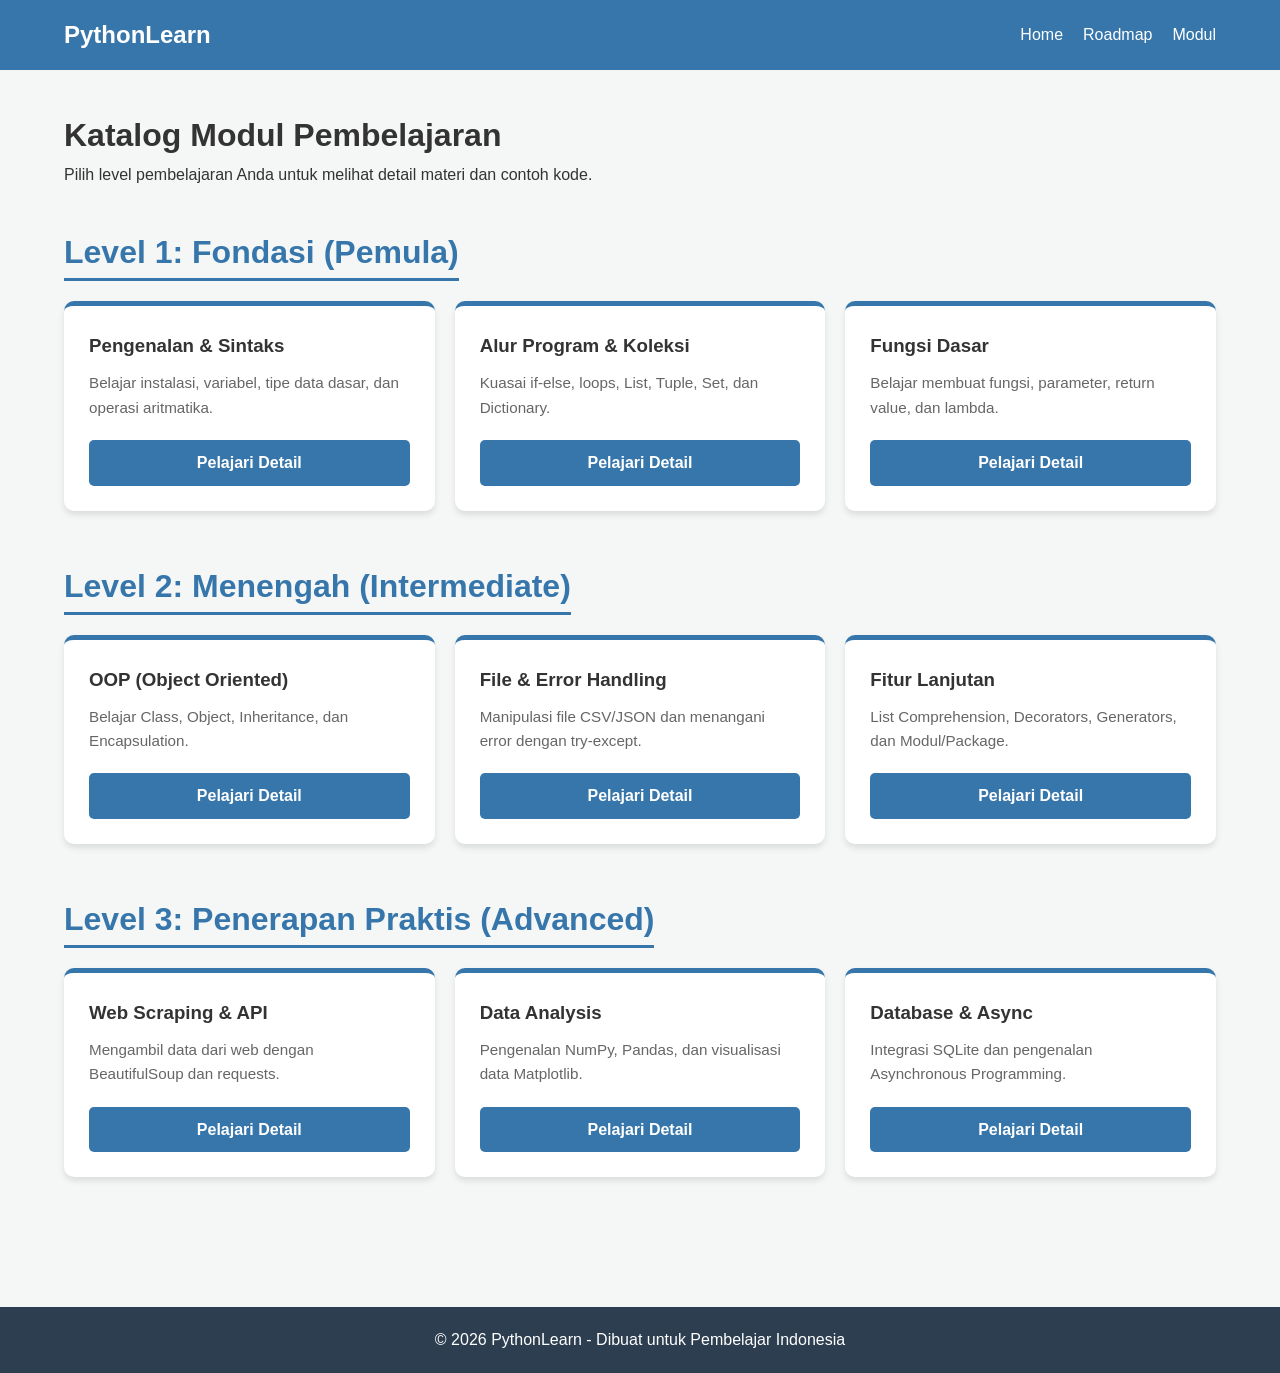
==== pages/modules.html @ e8456617 "upload project" ====
<!DOCTYPE html>
<html lang="id">
<head>
    <meta charset="UTF-8">
    <meta name="viewport" content="width=device-width, initial-scale=1.0">
    <title>Modul Belajar Python - PythonLearn</title>
    <link rel="stylesheet" href="../css/style.css">
    <style>
        .module-container { padding: 40px 5%; }
        .level-section { margin-bottom: 50px; }
        .level-title { 
            border-bottom: 3px solid #3776ab; 
            display: inline-block; 
            margin-bottom: 20px; 
            color: #3776ab;
            font-size: 2rem;
        }
        .module-grid { display: grid; grid-template-columns: repeat(auto-fit, minmax(300px, 1fr)); gap: 20px; }
        .module-card { 
            background: white; 
            padding: 25px; 
            border-radius: 10px; 
            box-shadow: 0 4px 6px rgba(0,0,0,0.1); 
            border-top: 5px solid #3776ab; 
            display: flex;
            flex-direction: column;
            justify-content: space-between;
        }
        .module-card h3 { margin-bottom: 10px; color: #333; }
        .module-card p { color: #666; margin-bottom: 20px; font-size: 0.95rem; }
        .btn-detail { 
            background-color: #3776ab; 
            color: white; 
            text-decoration: none; 
            padding: 10px; 
            border-radius: 5px; 
            text-align: center; 
            font-weight: bold;
            transition: background 0.3s;
        }
        .btn-detail:hover { background-color: #2a5d85; }
    </style>
</head>
<body>
    <nav>
        <div class="logo">PythonLearn</div>
        <ul>
            <li><a href="../index.html">Home</a></li>
            <li><a href="roadmap.html">Roadmap</a></li>
            <li><a href="modules.html">Modul</a></li>
        </ul>
    </nav>

    <div class="module-container">
        <h1>Katalog Modul Pembelajaran</h1>
        <p style="margin-bottom: 40px;">Pilih level pembelajaran Anda untuk melihat detail materi dan contoh kode.</p>

        <div class="level-section">
            <h2 class="level-title">Level 1: Fondasi (Pemula)</h2>
            <div class="module-grid">
                <div class="module-card">
                    <div>
                        <h3>Pengenalan & Sintaks</h3>
                        <p>Belajar instalasi, variabel, tipe data dasar, dan operasi aritmatika.</p>
                    </div>
                    <a href="modules/dasar.html" class="btn-detail">Pelajari Detail</a>
                </div>
                <div class="module-card">
                    <div>
                        <h3>Alur Program & Koleksi</h3>
                        <p>Kuasai if-else, loops, List, Tuple, Set, dan Dictionary.</p>
                    </div>
                    <a href="modules/dasar.html" class="btn-detail">Pelajari Detail</a>
                </div>
                <div class="module-card">
                    <div>
                        <h3>Fungsi Dasar</h3>
                        <p>Belajar membuat fungsi, parameter, return value, dan lambda.</p>
                    </div>
                    <a href="modules/dasar.html" class="btn-detail">Pelajari Detail</a>
                </div>
            </div>
        </div>

        <div class="level-section">
            <h2 class="level-title">Level 2: Menengah (Intermediate)</h2>
            <div class="module-grid">
                <div class="module-card">
                    <div>
                        <h3>OOP (Object Oriented)</h3>
                        <p>Belajar Class, Object, Inheritance, dan Encapsulation.</p>
                    </div>
                    <a href="modules/menengah.html" class="btn-detail">Pelajari Detail</a>
                </div>
                <div class="module-card">
                    <div>
                        <h3>File & Error Handling</h3>
                        <p>Manipulasi file CSV/JSON dan menangani error dengan try-except.</p>
                    </div>
                    <a href="modules/menengah.html" class="btn-detail">Pelajari Detail</a>
                </div>
                <div class="module-card">
                    <div>
                        <h3>Fitur Lanjutan</h3>
                        <p>List Comprehension, Decorators, Generators, dan Modul/Package.</p>
                    </div>
                    <a href="modules/menengah.html" class="btn-detail">Pelajari Detail</a>
                </div>
            </div>
        </div>

        <div class="level-section">
            <h2 class="level-title">Level 3: Penerapan Praktis (Advanced)</h2>
            <div class="module-grid">
                <div class="module-card">
                    <div>
                        <h3>Web Scraping & API</h3>
                        <p>Mengambil data dari web dengan BeautifulSoup dan requests.</p>
                    </div>
                    <a href="modules/lanjutan.html" class="btn-detail">Pelajari Detail</a>
                </div>
                <div class="module-card">
                    <div>
                        <h3>Data Analysis</h3>
                        <p>Pengenalan NumPy, Pandas, dan visualisasi data Matplotlib.</p>
                    </div>
                    <a href="modules/lanjutan.html" class="btn-detail">Pelajari Detail</a>
                </div>
                <div class="module-card">
                    <div>
                        <h3>Database & Async</h3>
                        <p>Integrasi SQLite dan pengenalan Asynchronous Programming.</p>
                    </div>
                    <a href="modules/lanjutan.html" class="btn-detail">Pelajari Detail</a>
                </div>
            </div>
        </div>
    </div>

    <footer>
        <p>&copy; 2026 PythonLearn - Dibuat untuk Pembelajar Indonesia</p>
    </footer>
</body>
</html>
---- css/style.css ----
* {
    margin: 0;
    padding: 0;
    box-sizing: border-box;
    font-family: 'Segoe UI', Tahoma, Geneva, Verdana, sans-serif;
}

body {
    background-color: #f4f7f6;
    color: #333;
    line-height: 1.6;
}

nav {
    background-color: #3776ab;
    color: white;
    display: flex;
    justify-content: space-between;
    align-items: center;
    padding: 1rem 5%;
    position: sticky;
    top: 0;
    z-index: 1000;
}

.logo {
    font-size: 1.5rem;
    font-weight: bold;
}

nav ul {
    display: flex;
    list-style: none;
}

nav ul li {
    margin-left: 20px;
}

nav ul li a {
    color: white;
    text-decoration: none;
    font-weight: 500;
}

header {
    background: linear-gradient(rgba(55, 118, 171, 0.8), rgba(55, 118, 171, 0.8)), url('https://images.unsplash.com/photo-1526374965328-7f61d4dc18c5?auto=format&fit=crop&w=1350&q=80');
    background-size: cover;
    background-position: center;
    height: 60vh;
    display: flex;
    flex-direction: column;
    justify-content: center;
    align-items: center;
    color: white;
    text-align: center;
    padding: 0 20px;
}

header h1 {
    font-size: 3rem;
    margin-bottom: 1rem;
}

header p {
    font-size: 1.2rem;
    margin-bottom: 2rem;
}

.btn {
    background-color: #ffde57;
    color: #3776ab;
    padding: 12px 30px;
    text-decoration: none;
    border-radius: 5px;
    font-weight: bold;
    font-size: 1.1rem;
    transition: background 0.3s;
}

.btn:hover {
    background-color: #ffd12a;
}

.features {
    display: grid;
    grid-template-columns: repeat(auto-fit, minmax(300px, 1fr));
    gap: 20px;
    padding: 50px 5%;
}

.feature-card {
    background: white;
    padding: 30px;
    border-radius: 10px;
    box-shadow: 0 4px 6px rgba(0,0,0,0.1);
    text-align: center;
    transition: transform 0.3s;
}

.feature-card:hover {
    transform: translateY(-10px);
}

.feature-card h3 {
    margin-bottom: 15px;
    color: #3776ab;
}

footer {
    text-align: center;
    padding: 20px;
    background-color: #2c3e50;
    color: white;
    margin-top: 40px;
}

.roadmap-container {
    padding: 40px 5%;
}

.roadmap-item {
    background: white;
    margin-bottom: 20px;
    padding: 20px;
    border-left: 5px solid #3776ab;
    border-radius: 0 10px 10px 0;
    box-shadow: 0 2px 5px rgba(0,0,0,0.05);
}

.roadmap-item h2 {
    color: #3776ab;
    margin-bottom: 10px;
}

.roadmap-item ul {
    list-style: none;
}

.roadmap-item ul li::before {
    content: "✓ ";
    color: green;
    font-weight: bold;
}
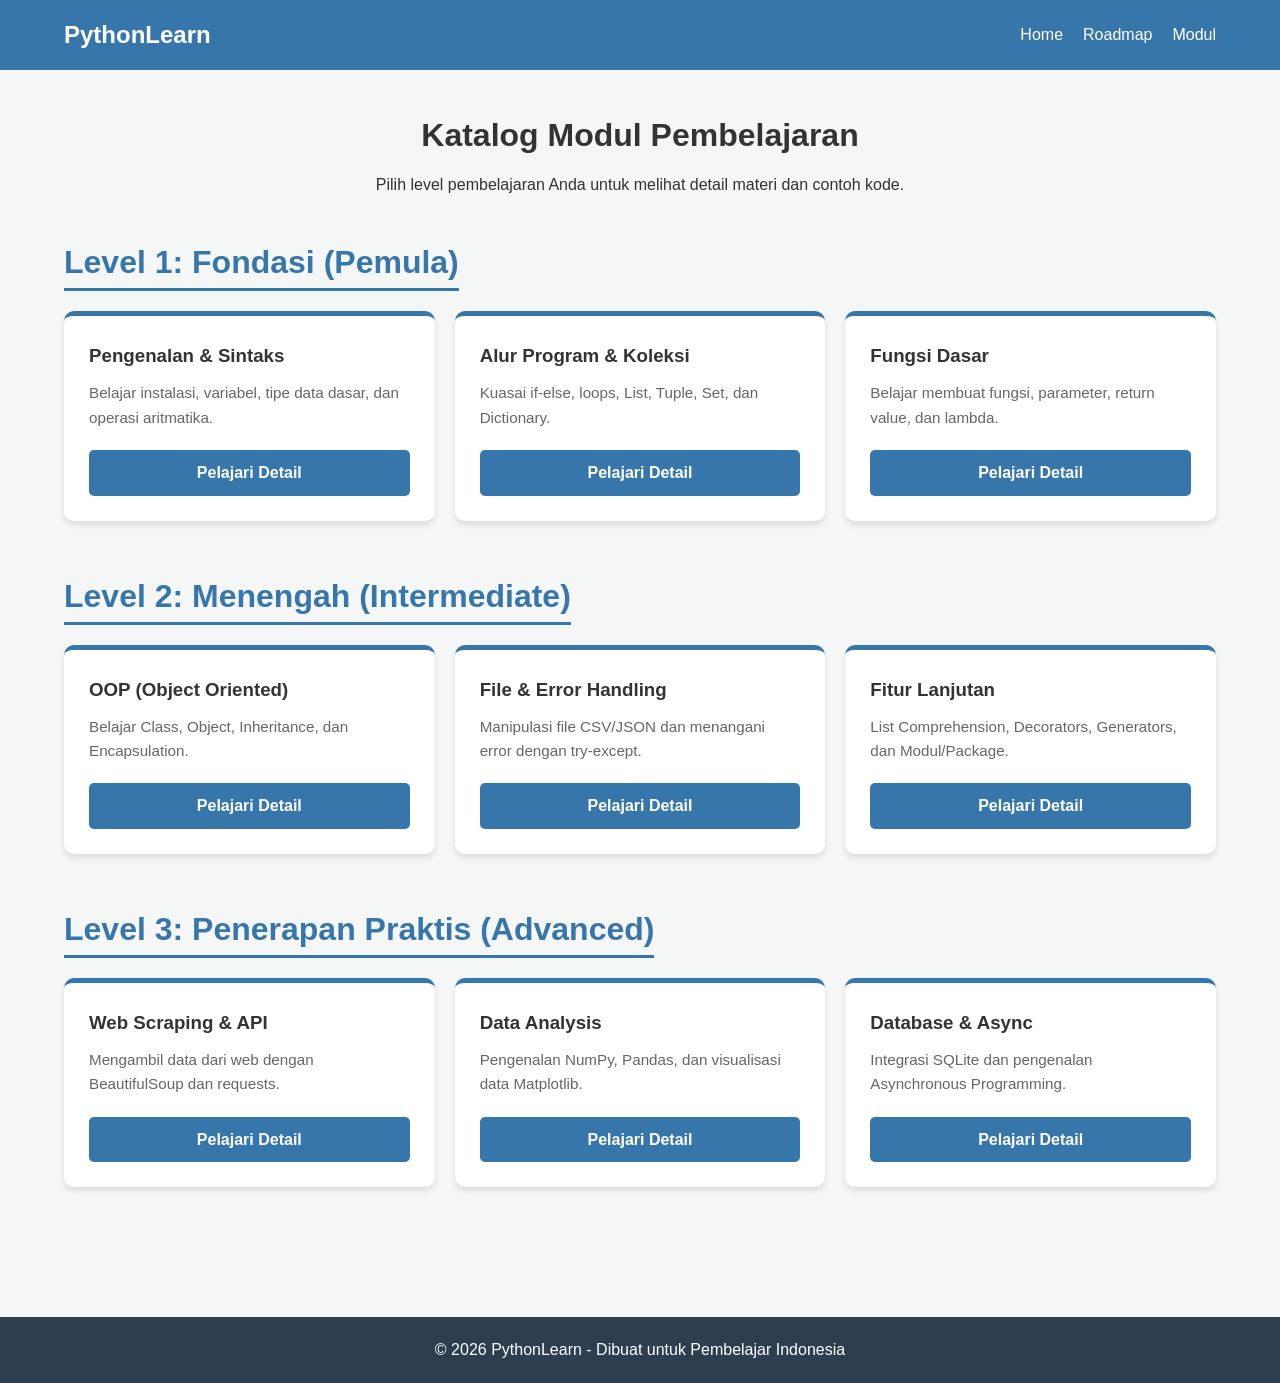
==== commit 46b2dd7c: "Fix some stuff and add interactive quiz" ====
--- a/pages/modules.html
+++ b/pages/modules.html
@@ -5,41 +5,6 @@
     <meta name="viewport" content="width=device-width, initial-scale=1.0">
     <title>Modul Belajar Python - PythonLearn</title>
     <link rel="stylesheet" href="../css/style.css">
-    <style>
-        .module-container { padding: 40px 5%; }
-        .level-section { margin-bottom: 50px; }
-        .level-title { 
-            border-bottom: 3px solid #3776ab; 
-            display: inline-block; 
-            margin-bottom: 20px; 
-            color: #3776ab;
-            font-size: 2rem;
-        }
-        .module-grid { display: grid; grid-template-columns: repeat(auto-fit, minmax(300px, 1fr)); gap: 20px; }
-        .module-card { 
-            background: white; 
-            padding: 25px; 
-            border-radius: 10px; 
-            box-shadow: 0 4px 6px rgba(0,0,0,0.1); 
-            border-top: 5px solid #3776ab; 
-            display: flex;
-            flex-direction: column;
-            justify-content: space-between;
-        }
-        .module-card h3 { margin-bottom: 10px; color: #333; }
-        .module-card p { color: #666; margin-bottom: 20px; font-size: 0.95rem; }
-        .btn-detail { 
-            background-color: #3776ab; 
-            color: white; 
-            text-decoration: none; 
-            padding: 10px; 
-            border-radius: 5px; 
-            text-align: center; 
-            font-weight: bold;
-            transition: background 0.3s;
-        }
-        .btn-detail:hover { background-color: #2a5d85; }
-    </style>
 </head>
 <body>
     <nav>
@@ -52,8 +17,8 @@
     </nav>
 
     <div class="module-container">
-        <h1>Katalog Modul Pembelajaran</h1>
-        <p style="margin-bottom: 40px;">Pilih level pembelajaran Anda untuk melihat detail materi dan contoh kode.</p>
+        <h1 style="text-align:center; margin-bottom: 10px;">Katalog Modul Pembelajaran</h1>
+        <p style="text-align:center; margin-bottom: 40px;">Pilih level pembelajaran Anda untuk melihat detail materi dan contoh kode.</p>
 
         <div class="level-section">
             <h2 class="level-title">Level 1: Fondasi (Pemula)</h2>
--- a/css/style.css
+++ b/css/style.css
@@ -142,3 +142,110 @@
     color: green;
     font-weight: bold;
 }
+
+/* Module & Content Styles */
+.module-container { padding: 40px 5%; }
+.level-section { margin-bottom: 50px; }
+.level-title { 
+    border-bottom: 3px solid #3776ab; 
+    display: inline-block; 
+    margin-bottom: 20px; 
+    color: #3776ab;
+    font-size: 2rem;
+}
+.module-grid { display: grid; grid-template-columns: repeat(auto-fit, minmax(300px, 1fr)); gap: 20px; }
+.module-card { 
+    background: white; 
+    padding: 25px; 
+    border-radius: 10px; 
+    box-shadow: 0 4px 6px rgba(0,0,0,0.1); 
+    border-top: 5px solid #3776ab; 
+    display: flex;
+    flex-direction: column;
+    justify-content: space-between;
+}
+.module-card h3 { margin-bottom: 10px; color: #333; }
+.module-card p { color: #666; margin-bottom: 20px; font-size: 0.95rem; }
+.btn-detail { 
+    background-color: #3776ab; 
+    color: white; 
+    text-decoration: none; 
+    padding: 10px; 
+    border-radius: 5px; 
+    text-align: center; 
+    font-weight: bold;
+    transition: background 0.3s;
+}
+.btn-detail:hover { background-color: #2a5d85; }
+
+.content-wrapper { padding: 40px 5%; max-width: 1000px; margin: auto; }
+.topic-section { background: white; padding: 30px; border-radius: 10px; margin-bottom: 30px; box-shadow: 0 2px 10px rgba(0,0,0,0.05); }
+.topic-section h2 { color: #3776ab; margin-bottom: 15px; border-bottom: 2px solid #eee; padding-bottom: 10px; }
+.code-block { background: #272822; color: #f8f8f2; padding: 20px; border-radius: 8px; font-family: 'Consolas', 'Monaco', monospace; margin: 15px 0; overflow-x: auto; white-space: pre; line-height: 1.5; }
+.note { background: #fff3cd; border-left: 5px solid #ffeeba; padding: 15px; margin: 20px 0; border-radius: 5px; font-style: italic; }
+.back-link { display: inline-block; margin-bottom: 20px; color: #3776ab; text-decoration: none; font-weight: bold; }
+
+/* Quiz Styles */
+.quiz-container {
+    background: #fff;
+    padding: 30px;
+    border-radius: 15px;
+    box-shadow: 0 10px 25px rgba(0,0,0,0.1);
+    margin: 40px 0;
+    border: 2px solid #3776ab;
+}
+.quiz-question {
+    font-size: 1.2rem;
+    font-weight: bold;
+    margin-bottom: 20px;
+    color: #333;
+}
+.quiz-options {
+    display: grid;
+    grid-template-columns: 1fr;
+    gap: 10px;
+    margin-bottom: 20px;
+}
+.option-btn {
+    padding: 12px 20px;
+    border: 2px solid #ddd;
+    border-radius: 8px;
+    background: white;
+    cursor: pointer;
+    text-align: left;
+    font-size: 1rem;
+    transition: all 0.2s;
+}
+.option-btn:hover {
+    background: #f0f7ff;
+    border-color: #3776ab;
+}
+.option-btn.correct {
+    background: #dcfce7;
+    border-color: #22c55e;
+    color: #166534;
+}
+.option-btn.wrong {
+    background: #fee2e2;
+    border-color: #ef4444;
+    color: #991b1b;
+}
+#quiz-result {
+    font-weight: bold;
+    font-size: 1.1rem;
+    margin-top: 15px;
+    text-align: center;
+}
+.next-btn {
+    display: block;
+    width: 150px;
+    margin: 20px auto 0;
+    padding: 10px;
+    background: #3776ab;
+    color: white;
+    border: none;
+    border-radius: 5px;
+    cursor: pointer;
+    font-weight: bold;
+    display: none;
+}
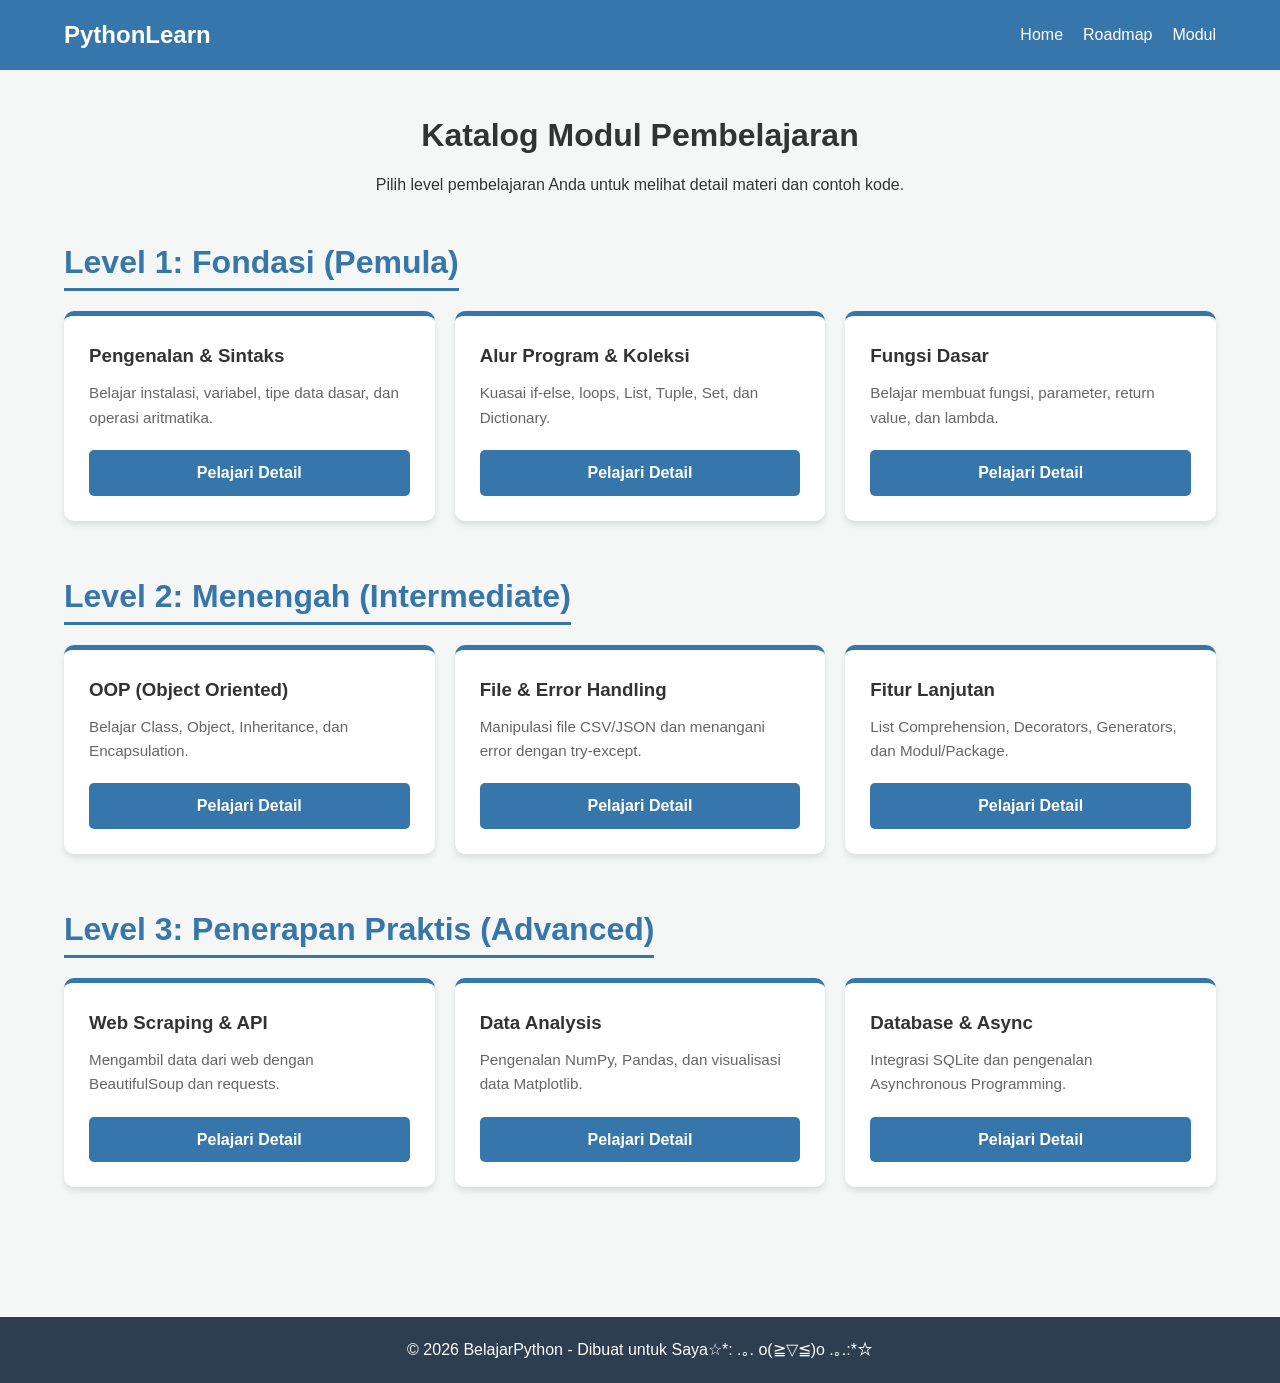
==== commit c2f6aa84: "ubah footer" ====
--- a/pages/modules.html
+++ b/pages/modules.html
@@ -103,7 +103,7 @@
     </div>
 
     <footer>
-        <p>&copy; 2026 PythonLearn - Dibuat untuk Pembelajar Indonesia</p>
+        <p>&copy; 2026 BelajarPython - Dibuat untuk Saya☆*: .｡. o(≧▽≦)o .｡.:*☆</p>
     </footer>
 </body>
 </html>
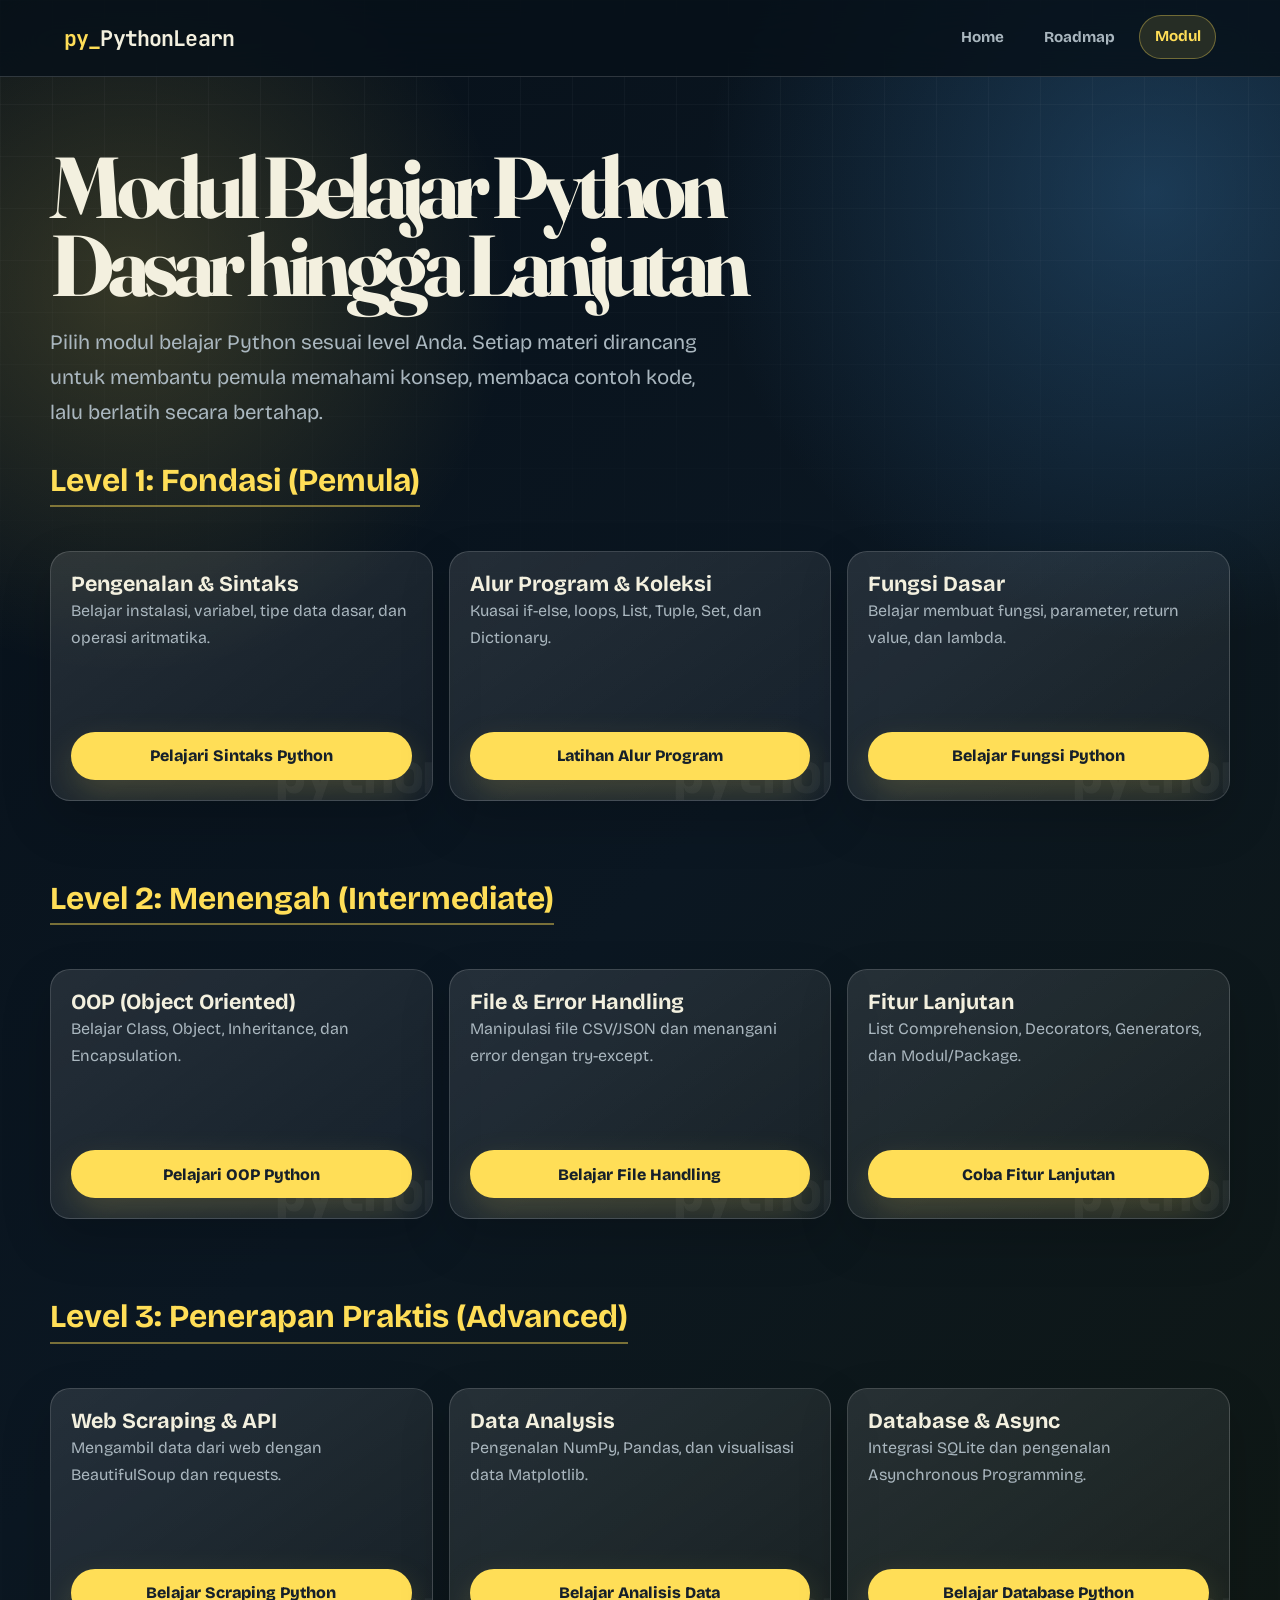
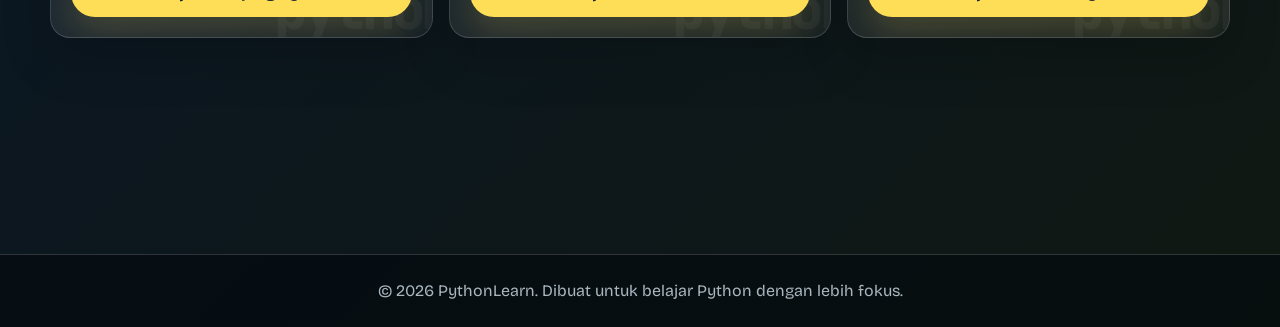
==== commit ad593caa: "Improve website UI" ====
--- a/pages/modules.html
+++ b/pages/modules.html
@@ -3,22 +3,28 @@
 <head>
     <meta charset="UTF-8">
     <meta name="viewport" content="width=device-width, initial-scale=1.0">
-    <title>Modul Belajar Python - PythonLearn</title>
+    <meta name="theme-color" content="#071019">
+    <meta name="description" content="Katalog modul belajar Python berisi materi dasar, intermediate, dan lanjutan lengkap dengan contoh kode, latihan, dan kuis untuk pemula.">
+    <title>Modul Belajar Python Dasar hingga Lanjutan | PythonLearn</title>
+    <link rel="preconnect" href="https://fonts.googleapis.com">
+    <link rel="preconnect" href="https://fonts.gstatic.com" crossorigin>
+    <link href="https://fonts.googleapis.com/css2?family=Bricolage+Grotesque:wght@500;600;700;800&family=Fraunces:opsz,wght@9..144,600;9..144,700&family=JetBrains+Mono:wght@500;700&display=swap" rel="stylesheet">
     <link rel="stylesheet" href="../css/style.css">
 </head>
 <body>
+    <a class="skip-link" href="#main-content">Lewati ke konten utama</a>
     <nav>
-        <div class="logo">PythonLearn</div>
+        <a class="logo" href="../index.html">PythonLearn</a>
         <ul>
             <li><a href="../index.html">Home</a></li>
             <li><a href="roadmap.html">Roadmap</a></li>
-            <li><a href="modules.html">Modul</a></li>
+            <li><a class="active" href="modules.html" aria-current="page">Modul</a></li>
         </ul>
     </nav>
 
-    <div class="module-container">
-        <h1 style="text-align:center; margin-bottom: 10px;">Katalog Modul Pembelajaran</h1>
-        <p style="text-align:center; margin-bottom: 40px;">Pilih level pembelajaran Anda untuk melihat detail materi dan contoh kode.</p>
+    <main id="main-content" class="module-container">
+        <h1>Modul Belajar Python Dasar hingga Lanjutan</h1>
+        <p>Pilih modul belajar Python sesuai level Anda. Setiap materi dirancang untuk membantu pemula memahami konsep, membaca contoh kode, lalu berlatih secara bertahap.</p>
 
         <div class="level-section">
             <h2 class="level-title">Level 1: Fondasi (Pemula)</h2>
@@ -28,21 +34,21 @@
                         <h3>Pengenalan & Sintaks</h3>
                         <p>Belajar instalasi, variabel, tipe data dasar, dan operasi aritmatika.</p>
                     </div>
-                    <a href="modules/dasar.html" class="btn-detail">Pelajari Detail</a>
+                    <a href="modules/dasar.html" class="btn-detail">Pelajari Sintaks Python</a>
                 </div>
                 <div class="module-card">
                     <div>
                         <h3>Alur Program & Koleksi</h3>
                         <p>Kuasai if-else, loops, List, Tuple, Set, dan Dictionary.</p>
                     </div>
-                    <a href="modules/dasar.html" class="btn-detail">Pelajari Detail</a>
+                    <a href="modules/dasar.html" class="btn-detail">Latihan Alur Program</a>
                 </div>
                 <div class="module-card">
                     <div>
                         <h3>Fungsi Dasar</h3>
                         <p>Belajar membuat fungsi, parameter, return value, dan lambda.</p>
                     </div>
-                    <a href="modules/dasar.html" class="btn-detail">Pelajari Detail</a>
+                    <a href="modules/dasar.html" class="btn-detail">Belajar Fungsi Python</a>
                 </div>
             </div>
         </div>
@@ -55,21 +61,21 @@
                         <h3>OOP (Object Oriented)</h3>
                         <p>Belajar Class, Object, Inheritance, dan Encapsulation.</p>
                     </div>
-                    <a href="modules/menengah.html" class="btn-detail">Pelajari Detail</a>
+                    <a href="modules/menengah.html" class="btn-detail">Pelajari OOP Python</a>
                 </div>
                 <div class="module-card">
                     <div>
                         <h3>File & Error Handling</h3>
                         <p>Manipulasi file CSV/JSON dan menangani error dengan try-except.</p>
                     </div>
-                    <a href="modules/menengah.html" class="btn-detail">Pelajari Detail</a>
+                    <a href="modules/menengah.html" class="btn-detail">Belajar File Handling</a>
                 </div>
                 <div class="module-card">
                     <div>
                         <h3>Fitur Lanjutan</h3>
                         <p>List Comprehension, Decorators, Generators, dan Modul/Package.</p>
                     </div>
-                    <a href="modules/menengah.html" class="btn-detail">Pelajari Detail</a>
+                    <a href="modules/menengah.html" class="btn-detail">Coba Fitur Lanjutan</a>
                 </div>
             </div>
         </div>
@@ -82,28 +88,28 @@
                         <h3>Web Scraping & API</h3>
                         <p>Mengambil data dari web dengan BeautifulSoup dan requests.</p>
                     </div>
-                    <a href="modules/lanjutan.html" class="btn-detail">Pelajari Detail</a>
+                    <a href="modules/lanjutan.html" class="btn-detail">Belajar Scraping Python</a>
                 </div>
                 <div class="module-card">
                     <div>
                         <h3>Data Analysis</h3>
                         <p>Pengenalan NumPy, Pandas, dan visualisasi data Matplotlib.</p>
                     </div>
-                    <a href="modules/lanjutan.html" class="btn-detail">Pelajari Detail</a>
+                    <a href="modules/lanjutan.html" class="btn-detail">Belajar Analisis Data</a>
                 </div>
                 <div class="module-card">
                     <div>
                         <h3>Database & Async</h3>
                         <p>Integrasi SQLite dan pengenalan Asynchronous Programming.</p>
                     </div>
-                    <a href="modules/lanjutan.html" class="btn-detail">Pelajari Detail</a>
+                    <a href="modules/lanjutan.html" class="btn-detail">Belajar Database Python</a>
                 </div>
             </div>
         </div>
-    </div>
+    </main>
 
     <footer>
-        <p>&copy; 2026 BelajarPython - Dibuat untuk Saya☆*: .｡. o(≧▽≦)o .｡.:*☆</p>
+        <p>&copy; 2026 PythonLearn. Dibuat untuk belajar Python dengan lebih fokus.</p>
     </footer>
 </body>
-</html>+</html>
--- a/css/style.css
+++ b/css/style.css
@@ -1,251 +1,802 @@
+:root {
+    --bg: #071019;
+    --bg-soft: #0d1824;
+    --surface: rgba(255, 255, 255, 0.075);
+    --surface-strong: rgba(255, 255, 255, 0.12);
+    --text: #f3f0df;
+    --muted: #aab7bf;
+    --blue: #3776ab;
+    --blue-bright: #5aa8e8;
+    --yellow: #ffde57;
+    --lime: #8ff0b3;
+    --ink: #111827;
+    --line: rgba(255, 255, 255, 0.16);
+    --shadow: 0 24px 80px rgba(0, 0, 0, 0.32);
+    --radius-lg: 30px;
+    --radius-md: 20px;
+    --radius-sm: 12px;
+}
+
 * {
+    box-sizing: border-box;
     margin: 0;
     padding: 0;
-    box-sizing: border-box;
-    font-family: 'Segoe UI', Tahoma, Geneva, Verdana, sans-serif;
+}
+
+html {
+    color-scheme: dark;
+    scroll-behavior: smooth;
 }
 
 body {
-    background-color: #f4f7f6;
-    color: #333;
-    line-height: 1.6;
+    min-height: 100vh;
+    background:
+        radial-gradient(circle at 10% 15%, rgba(255, 222, 87, 0.18), transparent 24rem),
+        radial-gradient(circle at 90% 10%, rgba(55, 118, 171, 0.38), transparent 28rem),
+        linear-gradient(135deg, #071019 0%, #0b1722 48%, #101812 100%);
+    color: var(--text);
+    font-family: 'Bricolage Grotesque', 'Trebuchet MS', sans-serif;
+    line-height: 1.7;
+    overflow-x: hidden;
+    -webkit-tap-highlight-color: rgba(255, 222, 87, 0.24);
+}
+
+body::before {
+    content: "";
+    position: fixed;
+    inset: 0;
+    z-index: -1;
+    pointer-events: none;
+    background-image:
+        linear-gradient(rgba(255, 255, 255, 0.035) 1px, transparent 1px),
+        linear-gradient(90deg, rgba(255, 255, 255, 0.035) 1px, transparent 1px);
+    background-size: 52px 52px;
+    mask-image: linear-gradient(to bottom, #000 0%, transparent 78%);
+}
+
+a {
+    color: inherit;
+}
+
+a,
+button {
+    touch-action: manipulation;
+}
+
+a:focus-visible,
+button:focus-visible {
+    outline: 3px solid var(--yellow);
+    outline-offset: 4px;
+}
+
+:target {
+    scroll-margin-top: 7rem;
+}
+
+.skip-link {
+    position: fixed;
+    left: 1rem;
+    top: 1rem;
+    z-index: 2000;
+    border-radius: 999px;
+    background: var(--yellow);
+    color: #16202a;
+    font-weight: 800;
+    padding: 0.75rem 1rem;
+    text-decoration: none;
+    transform: translateY(-180%);
+    transition: transform 0.2s ease;
+}
+
+.skip-link:focus-visible {
+    transform: translateY(0);
 }
 
 nav {
-    background-color: #3776ab;
-    color: white;
-    display: flex;
-    justify-content: space-between;
-    align-items: center;
-    padding: 1rem 5%;
     position: sticky;
     top: 0;
     z-index: 1000;
+    display: flex;
+    align-items: center;
+    justify-content: space-between;
+    gap: 1rem;
+    padding: 1rem clamp(1rem, 5vw, 5rem);
+    border-bottom: 1px solid var(--line);
+    background: rgba(7, 16, 25, 0.82);
+    backdrop-filter: blur(22px);
 }
 
 .logo {
-    font-size: 1.5rem;
-    font-weight: bold;
+    color: var(--text);
+    font-family: 'JetBrains Mono', monospace;
+    font-size: clamp(1rem, 3vw, 1.35rem);
+    font-weight: 700;
+    letter-spacing: -0.04em;
+    text-decoration: none;
+}
+
+.logo::before {
+    content: "py_";
+    color: var(--yellow);
 }
 
 nav ul {
     display: flex;
+    flex-wrap: wrap;
+    justify-content: flex-end;
+    gap: 0.55rem;
     list-style: none;
 }
 
-nav ul li {
-    margin-left: 20px;
-}
-
 nav ul li a {
-    color: white;
+    display: inline-flex;
+    align-items: center;
+    min-height: 44px;
+    border: 1px solid transparent;
+    border-radius: 999px;
+    color: var(--muted);
+    padding: 0.45rem 0.9rem;
+    font-size: 0.95rem;
+    font-weight: 700;
     text-decoration: none;
-    font-weight: 500;
+    transition: color 0.2s ease, background 0.2s ease, border-color 0.2s ease, transform 0.2s ease;
+}
+
+nav ul li a:hover,
+nav ul li a:focus-visible,
+nav ul li a.active {
+    border-color: rgba(255, 222, 87, 0.35);
+    background: rgba(255, 222, 87, 0.12);
+    color: var(--yellow);
+    transform: translateY(-1px);
 }
 
 header {
-    background: linear-gradient(rgba(55, 118, 171, 0.8), rgba(55, 118, 171, 0.8)), url('https://images.unsplash.com/photo-1526374965328-7f61d4dc18c5?auto=format&fit=crop&w=1350&q=80');
-    background-size: cover;
-    background-position: center;
-    height: 60vh;
+    position: relative;
+    display: grid;
+    grid-template-columns: minmax(0, 1.05fr) minmax(280px, 0.7fr);
+    align-items: center;
+    gap: clamp(2rem, 6vw, 5rem);
+    min-height: 74vh;
+    padding: clamp(4rem, 9vw, 8rem) clamp(1rem, 5vw, 5rem) clamp(3rem, 6vw, 6rem);
+    overflow: hidden;
+}
+
+header::after {
+    content: "";
+    position: absolute;
+    right: 6vw;
+    bottom: 10%;
+    width: 18rem;
+    height: 18rem;
+    border: 1px solid rgba(255, 222, 87, 0.28);
+    border-radius: 34% 66% 48% 52%;
+    transform-origin: center;
+    transform: rotate(-18deg);
+    pointer-events: none;
+}
+
+.hero-copy,
+.hero-panel,
+.feature-card,
+.learning-path,
+.cta-strip,
+.roadmap-item,
+.module-card,
+.topic-section,
+.quiz-container {
+    animation: rise-in 0.7s ease both;
+}
+
+.eyebrow,
+.section-kicker {
+    display: inline-flex;
+    width: fit-content;
+    align-items: center;
+    gap: 0.5rem;
+    margin-bottom: 1.15rem;
+    border: 1px solid rgba(143, 240, 179, 0.25);
+    border-radius: 999px;
+    background: rgba(143, 240, 179, 0.08);
+    color: var(--lime);
+    font-family: 'JetBrains Mono', monospace;
+    font-size: 0.8rem;
+    font-weight: 700;
+    letter-spacing: 0.08em;
+    padding: 0.42rem 0.75rem;
+    text-transform: uppercase;
+}
+
+header h1,
+.learning-path h2,
+.module-container > h1,
+.roadmap-container > h1,
+.content-wrapper > h1 {
+    max-width: 920px;
+    color: var(--text);
+    font-family: 'Fraunces', Georgia, serif;
+    font-size: clamp(2.6rem, 8vw, 6.9rem);
+    line-height: 0.9;
+    letter-spacing: -0.075em;
+    text-wrap: balance;
+}
+
+header p,
+.content-wrapper > p,
+.module-container > p,
+.roadmap-container > p {
+    max-width: 680px;
+    margin-top: 1.35rem;
+    color: var(--muted);
+    font-size: clamp(1.05rem, 2vw, 1.28rem);
+    text-wrap: pretty;
+}
+
+.hero-actions {
     display: flex;
-    flex-direction: column;
+    flex-wrap: wrap;
+    gap: 0.85rem;
+    margin-top: 2rem;
+}
+
+.btn,
+.btn-detail,
+.next-btn {
+    display: inline-flex;
+    align-items: center;
     justify-content: center;
+    border: 1px solid rgba(255, 222, 87, 0.55);
+    border-radius: 999px;
+    background: var(--yellow);
+    color: #16202a;
+    box-shadow: 0 14px 34px rgba(255, 222, 87, 0.18);
+    cursor: pointer;
+    font: 800 1rem 'Bricolage Grotesque', sans-serif;
+    padding: 0.85rem 1.25rem;
+    text-align: center;
+    text-decoration: none;
+    transition: transform 0.2s ease, box-shadow 0.2s ease, background 0.2s ease;
+}
+
+.btn:hover,
+.btn:focus-visible,
+.btn-detail:hover,
+.btn-detail:focus-visible,
+.next-btn:hover {
+    background: #ffe985;
+    box-shadow: 0 18px 44px rgba(255, 222, 87, 0.25);
+    transform: translateY(-3px);
+}
+
+.next-btn:focus-visible {
+    background: #ffe985;
+    box-shadow: 0 18px 44px rgba(255, 222, 87, 0.25);
+    transform: translateY(-3px);
+}
+
+.btn-ghost,
+.back-link {
+    border-color: var(--line);
+    background: rgba(255, 255, 255, 0.07);
+    color: var(--text);
+    box-shadow: none;
+}
+
+.hero-panel {
+    position: relative;
+    border: 1px solid var(--line);
+    border-radius: var(--radius-lg);
+    background:
+        linear-gradient(145deg, rgba(255, 255, 255, 0.13), rgba(255, 255, 255, 0.035)),
+        rgba(13, 24, 36, 0.88);
+    box-shadow: var(--shadow);
+    overflow: hidden;
+    transform-origin: center;
+    transform: rotate(2deg);
+}
+
+.hero-panel::before {
+    content: "";
+    position: absolute;
+    inset: 0;
+    background: radial-gradient(circle at 80% 15%, rgba(90, 168, 232, 0.28), transparent 15rem);
+    pointer-events: none;
+}
+
+.panel-bar {
+    display: flex;
+    gap: 0.45rem;
+    border-bottom: 1px solid var(--line);
+    padding: 1rem;
+}
+
+.panel-bar span {
+    width: 0.72rem;
+    height: 0.72rem;
+    border-radius: 50%;
+    background: var(--yellow);
+}
+
+.panel-bar span:nth-child(2) {
+    background: var(--blue-bright);
+}
+
+.panel-bar span:nth-child(3) {
+    background: var(--lime);
+}
+
+pre,
+.code-block {
+    overflow-x: auto;
+    color: #d8f7e3;
+    font-family: 'JetBrains Mono', 'Courier New', monospace;
+    font-size: clamp(0.82rem, 1.5vw, 0.96rem);
+    line-height: 1.75;
+    white-space: pre;
+}
+
+.hero-panel pre {
+    position: relative;
+    padding: clamp(1.1rem, 3vw, 2rem);
+}
+
+main,
+.roadmap-container,
+.module-container,
+.content-wrapper {
+    width: min(1180px, calc(100% - 2rem));
+    margin-inline: auto;
+}
+
+.learning-path {
+    display: grid;
+    grid-template-columns: 0.85fr 1.15fr;
+    gap: clamp(1.25rem, 4vw, 3rem);
+    margin: 2rem 0;
+    border: 1px solid var(--line);
+    border-radius: var(--radius-lg);
+    background: rgba(255, 255, 255, 0.055);
+    padding: clamp(1.25rem, 4vw, 2.2rem);
+}
+
+.learning-path h2 {
+    font-size: clamp(2rem, 5vw, 4.5rem);
+}
+
+.path-track {
+    display: grid;
+    gap: 0.9rem;
+}
+
+.path-track article {
+    border: 1px solid var(--line);
+    border-radius: var(--radius-md);
+    background: rgba(7, 16, 25, 0.58);
+    padding: 1rem;
+}
+
+.path-track article span,
+.card-icon {
+    display: inline-flex;
+    width: fit-content;
+    margin-bottom: 0.6rem;
+    border-radius: 999px;
+    background: rgba(255, 222, 87, 0.12);
+    color: var(--yellow);
+    font-family: 'JetBrains Mono', monospace;
+    font-size: 0.82rem;
+    font-weight: 800;
+    padding: 0.2rem 0.55rem;
+}
+
+.path-track h3,
+.feature-card h3,
+.module-card h3 {
+    color: var(--text);
+    font-size: 1.35rem;
+    line-height: 1.15;
+    text-wrap: balance;
+}
+
+.path-track p,
+.feature-card p,
+.module-card p,
+.roadmap-item li,
+.topic-section p,
+.topic-section li {
+    color: var(--muted);
+}
+
+.features,
+.module-grid {
+    display: grid;
+    grid-template-columns: repeat(3, minmax(0, 1fr));
+    gap: 1rem;
+    padding: 2rem 0;
+}
+
+.feature-section,
+.section-intro {
+    margin: 2rem 0;
+}
+
+.section-intro h2 {
+    max-width: 760px;
+    color: var(--text);
+    font-family: 'Fraunces', Georgia, serif;
+    font-size: clamp(2rem, 5vw, 4.4rem);
+    line-height: 0.95;
+    letter-spacing: -0.06em;
+    text-wrap: balance;
+}
+
+.section-intro p {
+    max-width: 720px;
+    margin-top: 1rem;
+    color: var(--muted);
+    font-size: clamp(1rem, 2vw, 1.18rem);
+    text-wrap: pretty;
+}
+
+.feature-card,
+.module-card,
+.roadmap-item,
+.topic-section,
+.quiz-container {
+    position: relative;
+    border: 1px solid var(--line);
+    border-radius: var(--radius-md);
+    background: linear-gradient(145deg, rgba(255, 255, 255, 0.11), rgba(255, 255, 255, 0.045));
+    box-shadow: 0 20px 50px rgba(0, 0, 0, 0.18);
+}
+
+.feature-card {
+    min-height: 220px;
+    padding: 1.35rem;
+    transition: transform 0.2s ease, border-color 0.2s ease, background 0.2s ease;
+}
+
+.feature-card:hover,
+.module-card:hover,
+.roadmap-item:hover {
+    border-color: rgba(255, 222, 87, 0.42);
+    background: linear-gradient(145deg, rgba(255, 255, 255, 0.15), rgba(255, 255, 255, 0.055));
+    transform: translateY(-6px);
+}
+
+.cta-strip {
+    display: flex;
     align-items: center;
-    color: white;
+    justify-content: space-between;
+    gap: 1rem;
+    margin: 2rem 0 4rem;
+    border: 1px solid rgba(255, 222, 87, 0.28);
+    border-radius: var(--radius-lg);
+    background:
+        linear-gradient(90deg, rgba(255, 222, 87, 0.18), rgba(90, 168, 232, 0.16)),
+        rgba(255, 255, 255, 0.06);
+    padding: clamp(1.2rem, 4vw, 2rem);
+}
+
+.cta-strip p {
+    color: var(--text);
+    font-family: 'Fraunces', Georgia, serif;
+    font-size: clamp(1.7rem, 4vw, 3rem);
+    line-height: 1;
+}
+
+.cta-strip a {
+    color: var(--yellow);
+    font-weight: 800;
+    text-decoration: none;
+    transition: color 0.2s ease, text-decoration-color 0.2s ease;
+}
+
+.cta-strip a:hover,
+.cta-strip a:focus-visible,
+.back-link:hover,
+.back-link:focus-visible,
+footer a:hover,
+footer a:focus-visible {
+    color: #ffe985;
+    text-decoration: underline;
+    text-decoration-thickness: 0.12em;
+    text-underline-offset: 0.18em;
+}
+
+footer {
+    margin-top: 4rem;
+    border-top: 1px solid var(--line);
+    background: rgba(3, 8, 13, 0.58);
+    color: var(--muted);
+    padding: 1.4rem clamp(1rem, 5vw, 5rem);
     text-align: center;
-    padding: 0 20px;
-}
-
-header h1 {
-    font-size: 3rem;
+}
+
+.roadmap-container,
+.module-container,
+.content-wrapper {
+    padding-block: clamp(2rem, 6vw, 4.5rem);
+}
+
+.roadmap-container > h1,
+.module-container > h1,
+.content-wrapper > h1 {
+    margin-bottom: 0.4rem;
+    font-size: clamp(2.4rem, 7vw, 5.4rem);
+    text-align: left;
+}
+
+.roadmap-container > p,
+.module-container > p {
+    margin-bottom: 2rem;
+    text-align: left;
+}
+
+.roadmap-item {
     margin-bottom: 1rem;
-}
-
-header p {
-    font-size: 1.2rem;
-    margin-bottom: 2rem;
-}
-
-.btn {
-    background-color: #ffde57;
-    color: #3776ab;
-    padding: 12px 30px;
-    text-decoration: none;
-    border-radius: 5px;
-    font-weight: bold;
-    font-size: 1.1rem;
-    transition: background 0.3s;
-}
-
-.btn:hover {
-    background-color: #ffd12a;
-}
-
-.features {
+    padding: clamp(1.2rem, 3vw, 1.7rem);
+}
+
+.roadmap-item::before {
+    content: "";
+    position: absolute;
+    inset: 0 auto 0 0;
+    width: 5px;
+    border-radius: var(--radius-md) 0 0 var(--radius-md);
+    background: linear-gradient(var(--yellow), var(--blue-bright));
+}
+
+.roadmap-item h2,
+.topic-section h2,
+.level-title {
+    margin-bottom: 0.75rem;
+    color: var(--yellow);
+    font-size: clamp(1.35rem, 3vw, 2rem);
+    line-height: 1.15;
+    text-wrap: balance;
+}
+
+.roadmap-item ul,
+.topic-section ul {
     display: grid;
-    grid-template-columns: repeat(auto-fit, minmax(300px, 1fr));
-    gap: 20px;
-    padding: 50px 5%;
-}
-
-.feature-card {
-    background: white;
-    padding: 30px;
-    border-radius: 10px;
-    box-shadow: 0 4px 6px rgba(0,0,0,0.1);
-    text-align: center;
-    transition: transform 0.3s;
-}
-
-.feature-card:hover {
-    transform: translateY(-10px);
-}
-
-.feature-card h3 {
-    margin-bottom: 15px;
-    color: #3776ab;
-}
-
-footer {
-    text-align: center;
-    padding: 20px;
-    background-color: #2c3e50;
-    color: white;
-    margin-top: 40px;
-}
-
-.roadmap-container {
-    padding: 40px 5%;
-}
-
-.roadmap-item {
-    background: white;
-    margin-bottom: 20px;
-    padding: 20px;
-    border-left: 5px solid #3776ab;
-    border-radius: 0 10px 10px 0;
-    box-shadow: 0 2px 5px rgba(0,0,0,0.05);
-}
-
-.roadmap-item h2 {
-    color: #3776ab;
-    margin-bottom: 10px;
-}
-
-.roadmap-item ul {
+    gap: 0.35rem;
+    margin-left: 0;
     list-style: none;
 }
 
-.roadmap-item ul li::before {
-    content: "✓ ";
-    color: green;
-    font-weight: bold;
-}
-
-/* Module & Content Styles */
-.module-container { padding: 40px 5%; }
-.level-section { margin-bottom: 50px; }
-.level-title { 
-    border-bottom: 3px solid #3776ab; 
-    display: inline-block; 
-    margin-bottom: 20px; 
-    color: #3776ab;
-    font-size: 2rem;
-}
-.module-grid { display: grid; grid-template-columns: repeat(auto-fit, minmax(300px, 1fr)); gap: 20px; }
-.module-card { 
-    background: white; 
-    padding: 25px; 
-    border-radius: 10px; 
-    box-shadow: 0 4px 6px rgba(0,0,0,0.1); 
-    border-top: 5px solid #3776ab; 
+.roadmap-item ul li::before,
+.topic-section ul li::before {
+    content: "↳ ";
+    color: var(--lime);
+    font-weight: 800;
+}
+
+.level-section {
+    margin-bottom: 3rem;
+}
+
+.level-title {
+    display: inline-block;
+    border-bottom: 2px solid rgba(255, 222, 87, 0.45);
+    padding-bottom: 0.35rem;
+}
+
+.module-card {
     display: flex;
+    min-height: 250px;
     flex-direction: column;
     justify-content: space-between;
-}
-.module-card h3 { margin-bottom: 10px; color: #333; }
-.module-card p { color: #666; margin-bottom: 20px; font-size: 0.95rem; }
-.btn-detail { 
-    background-color: #3776ab; 
-    color: white; 
-    text-decoration: none; 
-    padding: 10px; 
-    border-radius: 5px; 
-    text-align: center; 
-    font-weight: bold;
-    transition: background 0.3s;
-}
-.btn-detail:hover { background-color: #2a5d85; }
-
-.content-wrapper { padding: 40px 5%; max-width: 1000px; margin: auto; }
-.topic-section { background: white; padding: 30px; border-radius: 10px; margin-bottom: 30px; box-shadow: 0 2px 10px rgba(0,0,0,0.05); }
-.topic-section h2 { color: #3776ab; margin-bottom: 15px; border-bottom: 2px solid #eee; padding-bottom: 10px; }
-.code-block { background: #272822; color: #f8f8f2; padding: 20px; border-radius: 8px; font-family: 'Consolas', 'Monaco', monospace; margin: 15px 0; overflow-x: auto; white-space: pre; line-height: 1.5; }
-.note { background: #fff3cd; border-left: 5px solid #ffeeba; padding: 15px; margin: 20px 0; border-radius: 5px; font-style: italic; }
-.back-link { display: inline-block; margin-bottom: 20px; color: #3776ab; text-decoration: none; font-weight: bold; }
-
-/* Quiz Styles */
+    gap: 1.4rem;
+    overflow: hidden;
+    padding: 1.25rem;
+}
+
+.module-card::after {
+    content: "python";
+    position: absolute;
+    right: -1.2rem;
+    bottom: -1.3rem;
+    color: rgba(255, 255, 255, 0.045);
+    font-family: 'JetBrains Mono', monospace;
+    font-size: 3.5rem;
+    font-weight: 800;
+    letter-spacing: -0.08em;
+}
+
+.btn-detail {
+    position: relative;
+    z-index: 1;
+    width: 100%;
+}
+
+.content-wrapper {
+    max-width: 980px;
+}
+
+.back-link {
+    display: inline-flex;
+    margin-bottom: 1.3rem;
+    border-radius: 999px;
+    padding: 0.55rem 0.9rem;
+    color: var(--text);
+    font-weight: 800;
+    text-decoration: none;
+}
+
+.topic-section {
+    margin: 1.2rem 0;
+    padding: clamp(1.2rem, 3vw, 1.8rem);
+}
+
+.topic-section h2 {
+    border-bottom: 1px solid var(--line);
+    padding-bottom: 0.7rem;
+}
+
+.topic-section h3 {
+    margin: 1rem 0 0.45rem;
+    color: var(--text);
+}
+
+.topic-section p code,
+.topic-section li code,
+.note code {
+    border: 1px solid rgba(255, 255, 255, 0.08);
+    border-radius: 0.35rem;
+    background: rgba(255, 255, 255, 0.1);
+    color: var(--yellow);
+    padding: 0.1rem 0.3rem;
+}
+
+.code-block {
+    margin: 1rem 0;
+    border: 1px solid rgba(143, 240, 179, 0.2);
+    border-radius: var(--radius-sm);
+    background: #061018;
+    box-shadow: inset 0 1px 0 rgba(255, 255, 255, 0.08);
+    padding: 1rem;
+}
+
+.note {
+    margin: 1rem 0;
+    border: 1px solid rgba(255, 222, 87, 0.22);
+    border-left: 5px solid var(--yellow);
+    border-radius: var(--radius-sm);
+    background: rgba(255, 222, 87, 0.1);
+    color: #f8e7a0;
+    padding: 1rem;
+}
+
 .quiz-container {
-    background: #fff;
-    padding: 30px;
-    border-radius: 15px;
-    box-shadow: 0 10px 25px rgba(0,0,0,0.1);
-    margin: 40px 0;
-    border: 2px solid #3776ab;
-}
+    margin: 2rem 0;
+    border-color: rgba(143, 240, 179, 0.26);
+    padding: clamp(1.2rem, 3vw, 2rem);
+}
+
 .quiz-question {
+    margin: 1rem 0;
+    color: var(--text);
     font-size: 1.2rem;
-    font-weight: bold;
-    margin-bottom: 20px;
-    color: #333;
-}
+    font-weight: 800;
+}
+
 .quiz-options {
     display: grid;
-    grid-template-columns: 1fr;
-    gap: 10px;
-    margin-bottom: 20px;
-}
+    gap: 0.8rem;
+}
+
 .option-btn {
-    padding: 12px 20px;
-    border: 2px solid #ddd;
-    border-radius: 8px;
-    background: white;
+    border: 1px solid var(--line);
+    border-radius: var(--radius-sm);
+    background: rgba(255, 255, 255, 0.055);
+    color: var(--text);
     cursor: pointer;
+    font: 700 1rem 'Bricolage Grotesque', sans-serif;
+    padding: 0.9rem 1rem;
     text-align: left;
-    font-size: 1rem;
-    transition: all 0.2s;
-}
-.option-btn:hover {
-    background: #f0f7ff;
-    border-color: #3776ab;
-}
+    transition: background 0.2s ease, border-color 0.2s ease, transform 0.2s ease;
+}
+
+.option-btn:hover:not(:disabled),
+.option-btn:focus-visible {
+    border-color: rgba(90, 168, 232, 0.6);
+    background: rgba(90, 168, 232, 0.15);
+    box-shadow: 0 0 0 3px rgba(90, 168, 232, 0.18);
+    transform: translateX(4px);
+}
+
 .option-btn.correct {
-    background: #dcfce7;
-    border-color: #22c55e;
-    color: #166534;
-}
+    border-color: rgba(143, 240, 179, 0.8);
+    background: rgba(143, 240, 179, 0.14);
+    color: var(--lime);
+}
+
 .option-btn.wrong {
-    background: #fee2e2;
-    border-color: #ef4444;
-    color: #991b1b;
-}
+    border-color: rgba(255, 118, 118, 0.8);
+    background: rgba(255, 118, 118, 0.14);
+    color: #ffb0b0;
+}
+
 #quiz-result {
-    font-weight: bold;
-    font-size: 1.1rem;
-    margin-top: 15px;
+    margin-top: 1rem;
+    font-weight: 800;
     text-align: center;
 }
+
 .next-btn {
-    display: block;
-    width: 150px;
-    margin: 20px auto 0;
-    padding: 10px;
-    background: #3776ab;
-    color: white;
-    border: none;
-    border-radius: 5px;
-    cursor: pointer;
-    font-weight: bold;
+    width: min(100%, 240px);
+    margin: 1.2rem auto 0;
     display: none;
 }
+
+@keyframes rise-in {
+    from {
+        opacity: 0;
+        transform: translateY(18px);
+    }
+
+    to {
+        opacity: 1;
+        transform: translateY(0);
+    }
+}
+
+@media (max-width: 900px) {
+    header,
+    .learning-path {
+        grid-template-columns: 1fr;
+    }
+
+    .features,
+    .module-grid {
+        grid-template-columns: repeat(2, minmax(0, 1fr));
+    }
+
+    .hero-panel {
+        transform: none;
+    }
+}
+
+@media (max-width: 640px) {
+    nav {
+        align-items: flex-start;
+        flex-direction: column;
+    }
+
+    nav ul {
+        justify-content: flex-start;
+        width: 100%;
+    }
+
+    nav ul li a {
+        min-height: 44px;
+        padding: 0.45rem 0.7rem;
+    }
+
+    header {
+        min-height: auto;
+        padding-top: 3rem;
+    }
+
+    .features,
+    .module-grid {
+        grid-template-columns: 1fr;
+    }
+
+    .cta-strip {
+        align-items: flex-start;
+        flex-direction: column;
+    }
+}
+
+@media (prefers-reduced-motion: reduce) {
+    *,
+    *::before,
+    *::after {
+        animation-duration: 0.01ms !important;
+        animation-iteration-count: 1 !important;
+        scroll-behavior: auto !important;
+        transition-duration: 0.01ms !important;
+    }
+}
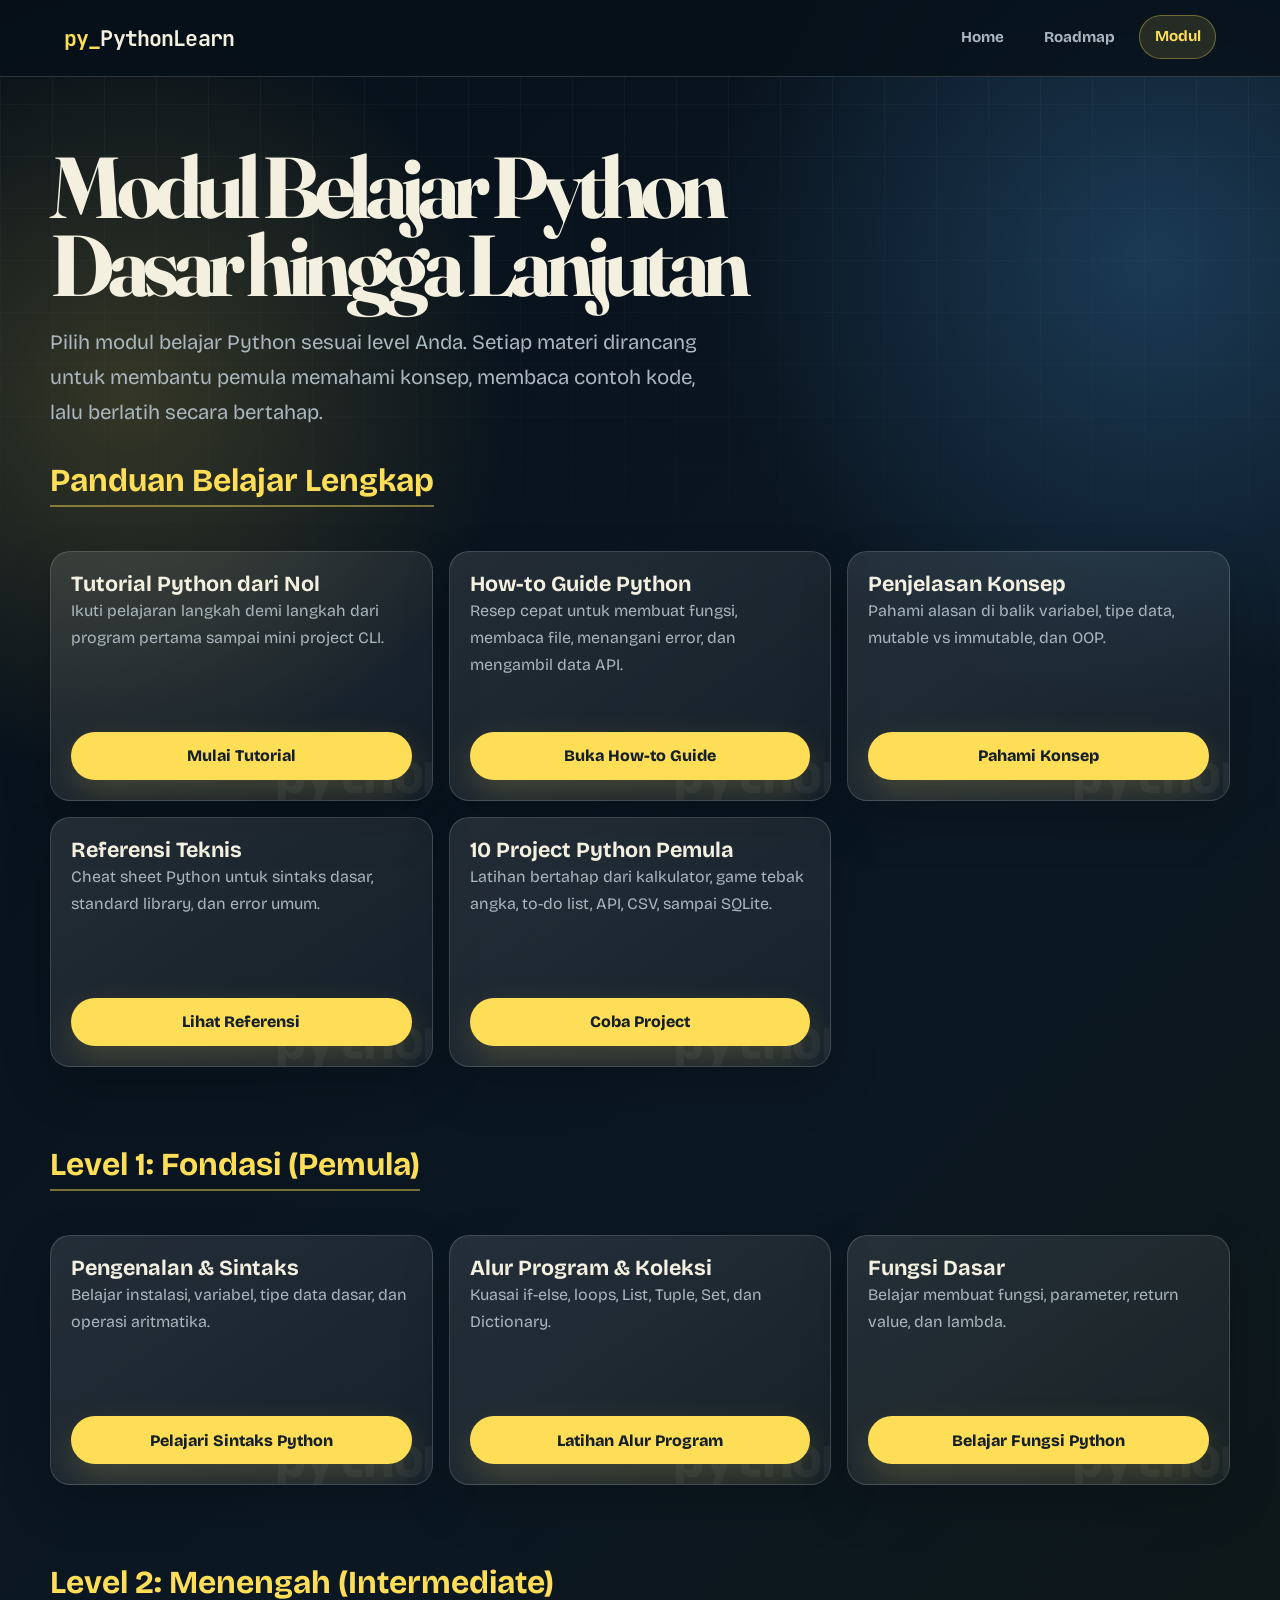
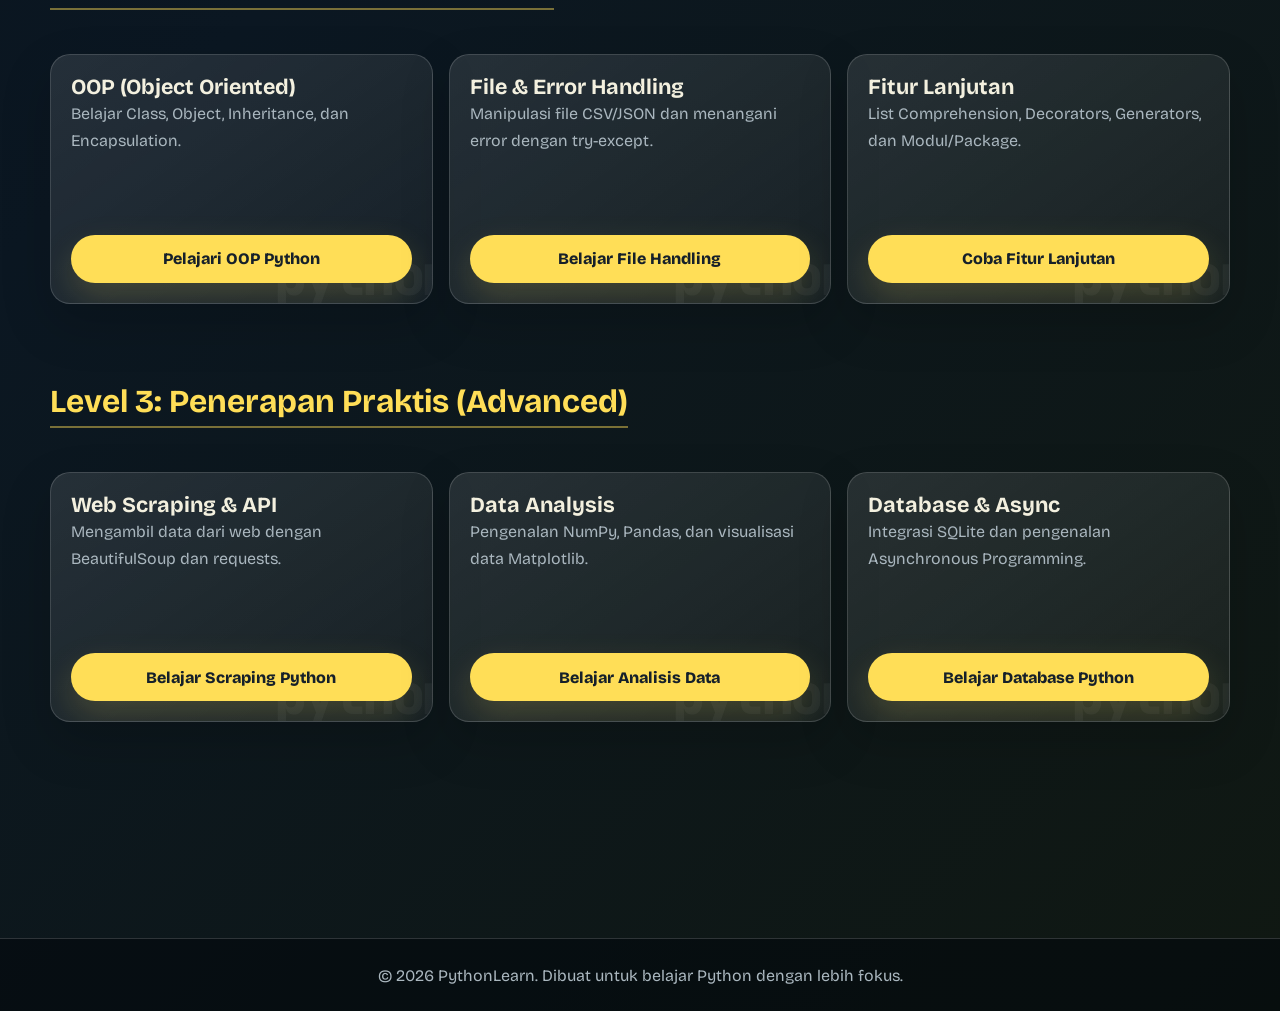
==== commit dae038e9: "Penambahan materi modul" ====
--- a/pages/modules.html
+++ b/pages/modules.html
@@ -25,6 +25,47 @@
     <main id="main-content" class="module-container">
         <h1>Modul Belajar Python Dasar hingga Lanjutan</h1>
         <p>Pilih modul belajar Python sesuai level Anda. Setiap materi dirancang untuk membantu pemula memahami konsep, membaca contoh kode, lalu berlatih secara bertahap.</p>
+
+        <div class="level-section">
+            <h2 class="level-title">Panduan Belajar Lengkap</h2>
+            <div class="module-grid">
+                <div class="module-card">
+                    <div>
+                        <h3>Tutorial Python dari Nol</h3>
+                        <p>Ikuti pelajaran langkah demi langkah dari program pertama sampai mini project CLI.</p>
+                    </div>
+                    <a href="modules/tutorial.html" class="btn-detail">Mulai Tutorial</a>
+                </div>
+                <div class="module-card">
+                    <div>
+                        <h3>How-to Guide Python</h3>
+                        <p>Resep cepat untuk membuat fungsi, membaca file, menangani error, dan mengambil data API.</p>
+                    </div>
+                    <a href="modules/how-to.html" class="btn-detail">Buka How-to Guide</a>
+                </div>
+                <div class="module-card">
+                    <div>
+                        <h3>Penjelasan Konsep</h3>
+                        <p>Pahami alasan di balik variabel, tipe data, mutable vs immutable, dan OOP.</p>
+                    </div>
+                    <a href="modules/konsep.html" class="btn-detail">Pahami Konsep</a>
+                </div>
+                <div class="module-card">
+                    <div>
+                        <h3>Referensi Teknis</h3>
+                        <p>Cheat sheet Python untuk sintaks dasar, standard library, dan error umum.</p>
+                    </div>
+                    <a href="modules/referensi.html" class="btn-detail">Lihat Referensi</a>
+                </div>
+                <div class="module-card">
+                    <div>
+                        <h3>10 Project Python Pemula</h3>
+                        <p>Latihan bertahap dari kalkulator, game tebak angka, to-do list, API, CSV, sampai SQLite.</p>
+                    </div>
+                    <a href="modules/project.html" class="btn-detail">Coba Project</a>
+                </div>
+            </div>
+        </div>
 
         <div class="level-section">
             <h2 class="level-title">Level 1: Fondasi (Pemula)</h2>
--- a/css/style.css
+++ b/css/style.css
@@ -624,6 +624,31 @@
     text-decoration: none;
 }
 
+.doc-nav {
+    display: flex;
+    flex-wrap: wrap;
+    gap: 0.65rem;
+    margin: 1.6rem 0 2rem;
+}
+
+.doc-nav a {
+    border: 1px solid var(--line);
+    border-radius: 999px;
+    background: rgba(255, 255, 255, 0.06);
+    color: var(--text);
+    font-weight: 800;
+    padding: 0.55rem 0.85rem;
+    text-decoration: none;
+    transition: border-color 0.2s ease, background 0.2s ease, color 0.2s ease;
+}
+
+.doc-nav a:hover,
+.doc-nav a:focus-visible {
+    border-color: rgba(255, 222, 87, 0.45);
+    background: rgba(255, 222, 87, 0.12);
+    color: var(--yellow);
+}
+
 .topic-section {
     margin: 1.2rem 0;
     padding: clamp(1.2rem, 3vw, 1.8rem);
@@ -637,6 +662,55 @@
 .topic-section h3 {
     margin: 1rem 0 0.45rem;
     color: var(--text);
+}
+
+.steps-list {
+    display: grid;
+    gap: 0.45rem;
+    margin: 1rem 0 1rem 1.3rem;
+    color: var(--muted);
+}
+
+.callout-grid {
+    display: grid;
+    grid-template-columns: repeat(3, minmax(0, 1fr));
+    gap: 1rem;
+    margin: 1.2rem 0;
+}
+
+.callout-grid article {
+    border: 1px solid var(--line);
+    border-radius: var(--radius-sm);
+    background: rgba(255, 255, 255, 0.055);
+    padding: 1rem;
+}
+
+.reference-table {
+    width: 100%;
+    margin: 1rem 0;
+    border-collapse: collapse;
+    overflow: hidden;
+    border: 1px solid var(--line);
+    border-radius: var(--radius-sm);
+    color: var(--muted);
+}
+
+.reference-table th,
+.reference-table td {
+    border-bottom: 1px solid var(--line);
+    padding: 0.85rem;
+    text-align: left;
+    vertical-align: top;
+}
+
+.reference-table th {
+    background: rgba(255, 222, 87, 0.11);
+    color: var(--yellow);
+    font-weight: 800;
+}
+
+.reference-table tr:last-child td {
+    border-bottom: 0;
 }
 
 .topic-section p code,
@@ -780,7 +854,8 @@
     }
 
     .features,
-    .module-grid {
+    .module-grid,
+    .callout-grid {
         grid-template-columns: 1fr;
     }
 
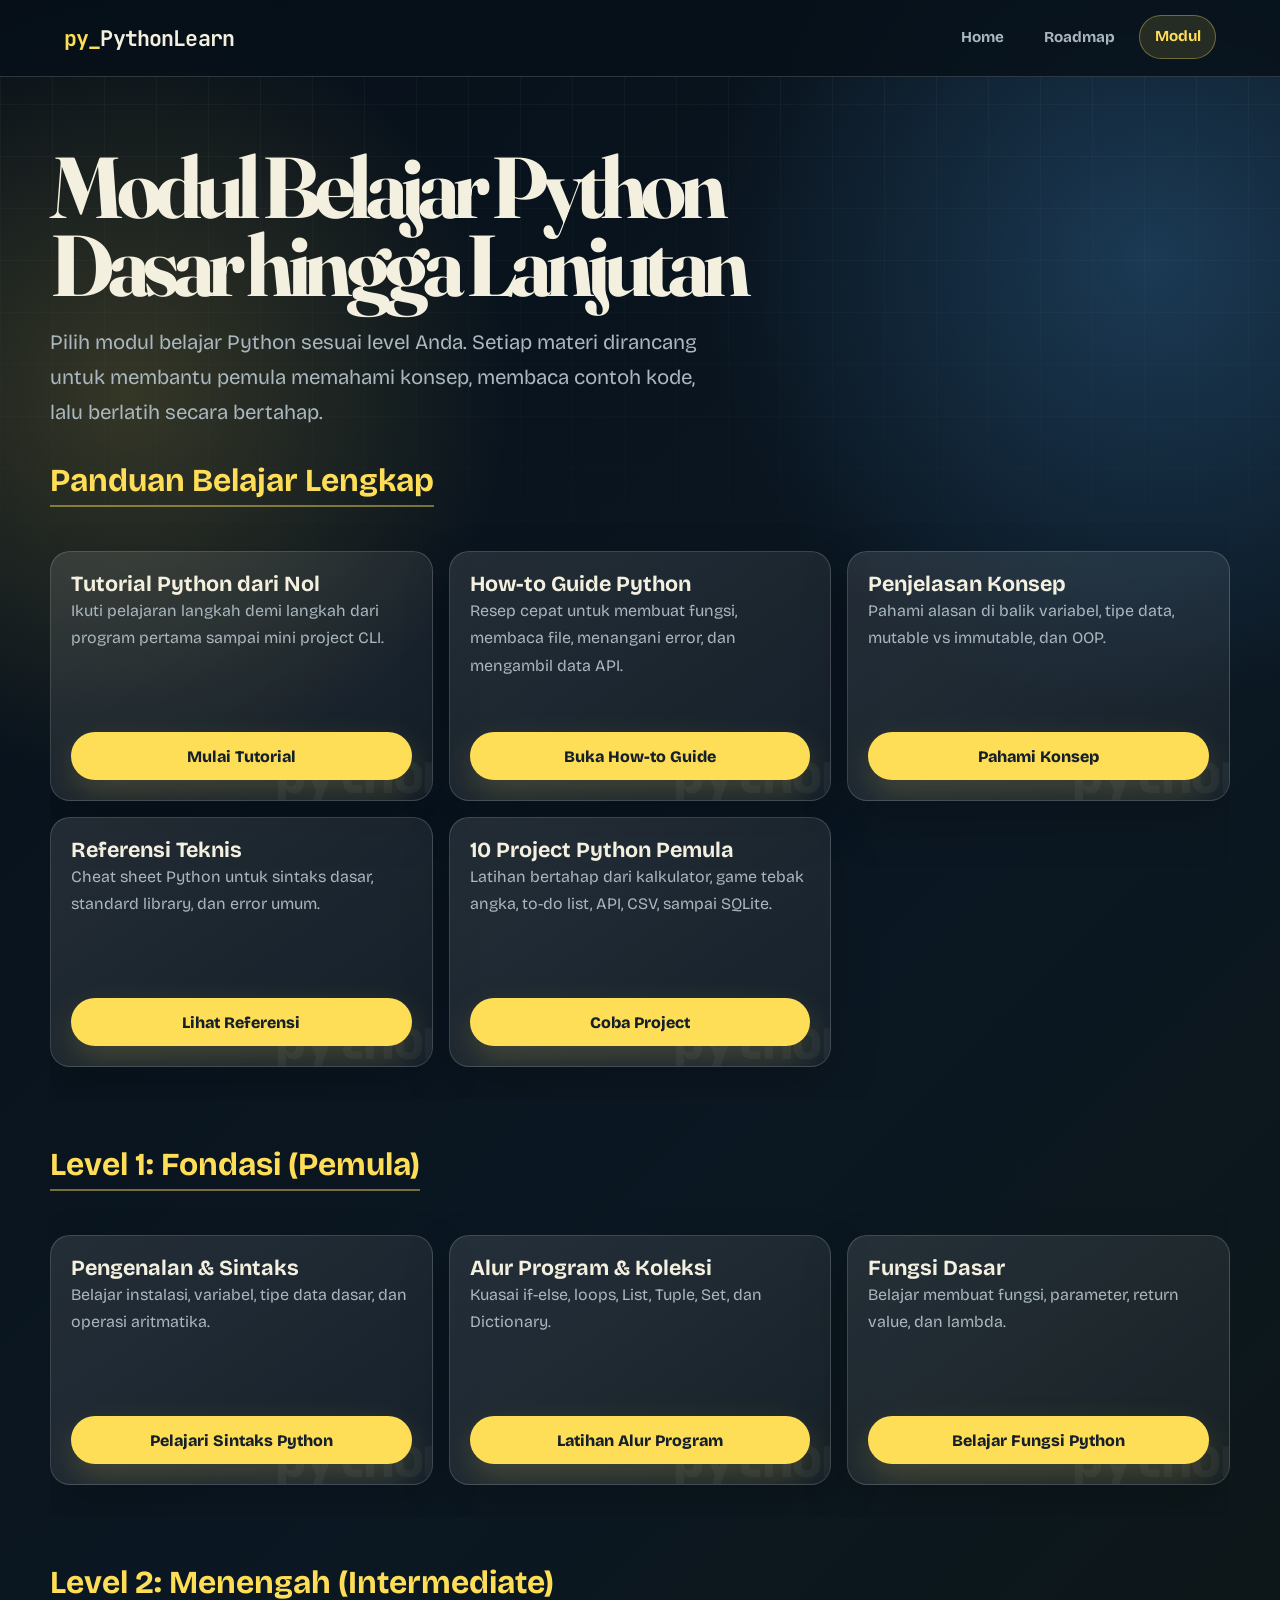
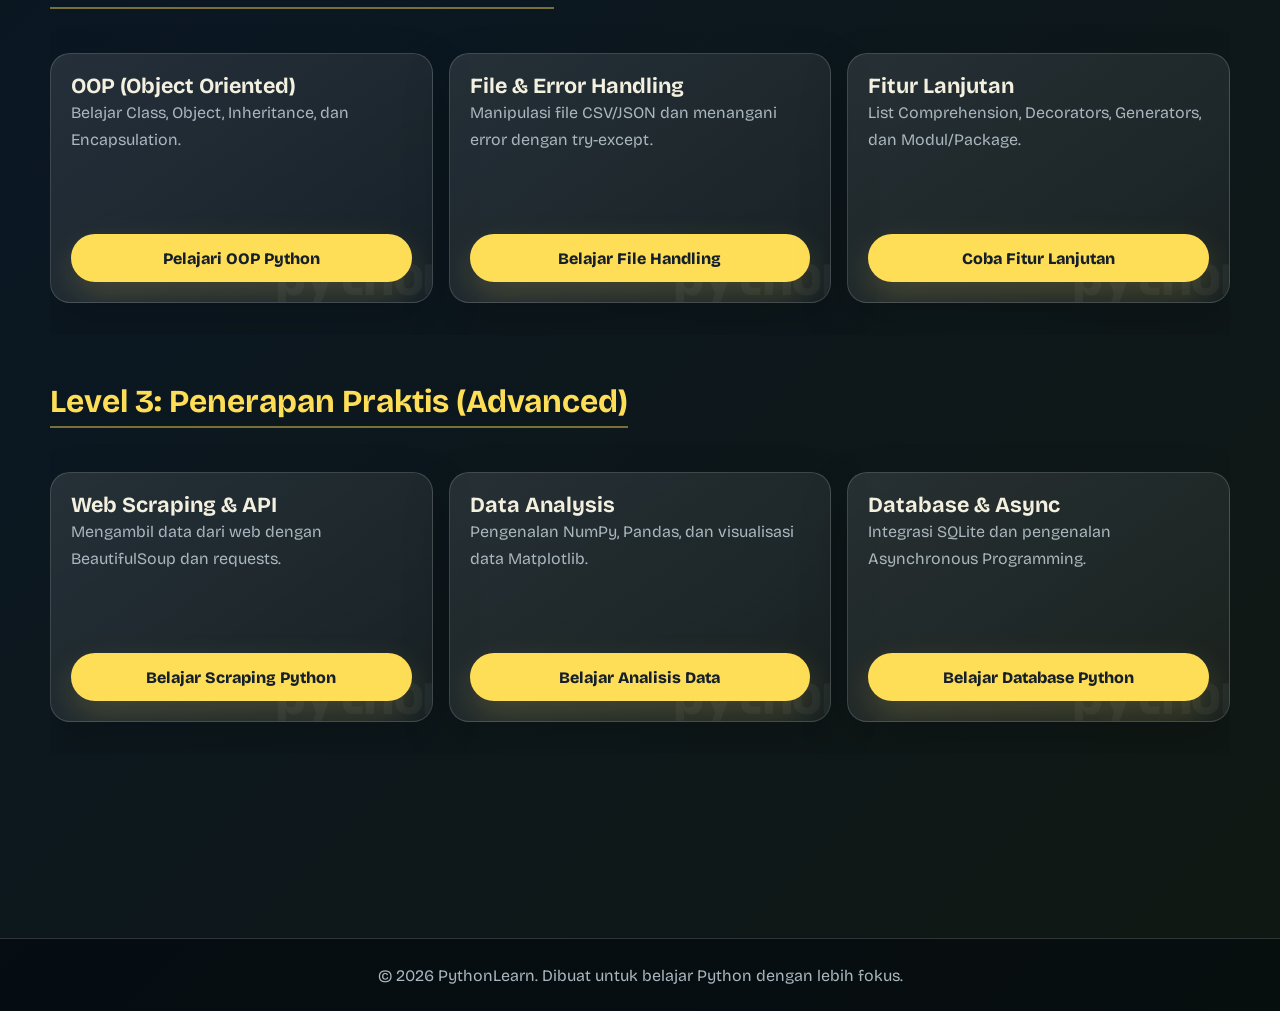
==== commit 0e03bf6b: "Improve SEO and accessibility" ====
--- a/pages/modules.html
+++ b/pages/modules.html
@@ -5,15 +5,65 @@
     <meta name="viewport" content="width=device-width, initial-scale=1.0">
     <meta name="theme-color" content="#071019">
     <meta name="description" content="Katalog modul belajar Python berisi materi dasar, intermediate, dan lanjutan lengkap dengan contoh kode, latihan, dan kuis untuk pemula.">
+    <meta name="robots" content="index, follow, max-image-preview:large">
+    <link rel="canonical" href="https://ryuu211.github.io/belajar-py/pages/modules.html">
     <title>Modul Belajar Python Dasar hingga Lanjutan | PythonLearn</title>
+    <meta property="og:locale" content="id_ID">
+    <meta property="og:type" content="website">
+    <meta property="og:site_name" content="PythonLearn">
+    <meta property="og:title" content="Modul Belajar Python Dasar hingga Lanjutan | PythonLearn">
+    <meta property="og:description" content="Katalog modul belajar Python berisi materi dasar, intermediate, dan lanjutan lengkap dengan contoh kode, latihan, dan kuis untuk pemula.">
+    <meta property="og:url" content="https://ryuu211.github.io/belajar-py/pages/modules.html">
+    <meta name="twitter:card" content="summary">
     <link rel="preconnect" href="https://fonts.googleapis.com">
     <link rel="preconnect" href="https://fonts.gstatic.com" crossorigin>
     <link href="https://fonts.googleapis.com/css2?family=Bricolage+Grotesque:wght@500;600;700;800&family=Fraunces:opsz,wght@9..144,600;9..144,700&family=JetBrains+Mono:wght@500;700&display=swap" rel="stylesheet">
     <link rel="stylesheet" href="../css/style.css">
+    <script type="application/ld+json">
+    {
+        "@context": "https://schema.org",
+        "@type": "ItemList",
+        "name": "Katalog Modul Belajar Python",
+        "url": "https://ryuu211.github.io/belajar-py/pages/modules.html",
+        "inLanguage": "id-ID",
+        "itemListElement": [
+            {
+                "@type": "ListItem",
+                "position": 1,
+                "name": "Tutorial Python dari Nol",
+                "url": "https://ryuu211.github.io/belajar-py/pages/modules/tutorial.html"
+            },
+            {
+                "@type": "ListItem",
+                "position": 2,
+                "name": "How-to Guide Python",
+                "url": "https://ryuu211.github.io/belajar-py/pages/modules/how-to.html"
+            },
+            {
+                "@type": "ListItem",
+                "position": 3,
+                "name": "Penjelasan Konsep Python",
+                "url": "https://ryuu211.github.io/belajar-py/pages/modules/konsep.html"
+            },
+            {
+                "@type": "ListItem",
+                "position": 4,
+                "name": "Referensi Teknis Python",
+                "url": "https://ryuu211.github.io/belajar-py/pages/modules/referensi.html"
+            },
+            {
+                "@type": "ListItem",
+                "position": 5,
+                "name": "10 Project Python Pemula",
+                "url": "https://ryuu211.github.io/belajar-py/pages/modules/project.html"
+            }
+        ]
+    }
+    </script>
 </head>
 <body>
     <a class="skip-link" href="#main-content">Lewati ke konten utama</a>
-    <nav>
+    <nav aria-label="Navigasi utama">
         <a class="logo" href="../index.html">PythonLearn</a>
         <ul>
             <li><a href="../index.html">Home</a></li>
@@ -72,14 +122,14 @@
             <div class="module-grid">
                 <div class="module-card">
                     <div>
-                        <h3>Pengenalan & Sintaks</h3>
+                        <h3>Pengenalan &amp; Sintaks</h3>
                         <p>Belajar instalasi, variabel, tipe data dasar, dan operasi aritmatika.</p>
                     </div>
                     <a href="modules/dasar.html" class="btn-detail">Pelajari Sintaks Python</a>
                 </div>
                 <div class="module-card">
                     <div>
-                        <h3>Alur Program & Koleksi</h3>
+                        <h3>Alur Program &amp; Koleksi</h3>
                         <p>Kuasai if-else, loops, List, Tuple, Set, dan Dictionary.</p>
                     </div>
                     <a href="modules/dasar.html" class="btn-detail">Latihan Alur Program</a>
@@ -106,7 +156,7 @@
                 </div>
                 <div class="module-card">
                     <div>
-                        <h3>File & Error Handling</h3>
+                        <h3>File &amp; Error Handling</h3>
                         <p>Manipulasi file CSV/JSON dan menangani error dengan try-except.</p>
                     </div>
                     <a href="modules/menengah.html" class="btn-detail">Belajar File Handling</a>
@@ -126,7 +176,7 @@
             <div class="module-grid">
                 <div class="module-card">
                     <div>
-                        <h3>Web Scraping & API</h3>
+                        <h3>Web Scraping &amp; API</h3>
                         <p>Mengambil data dari web dengan BeautifulSoup dan requests.</p>
                     </div>
                     <a href="modules/lanjutan.html" class="btn-detail">Belajar Scraping Python</a>
@@ -140,7 +190,7 @@
                 </div>
                 <div class="module-card">
                     <div>
-                        <h3>Database & Async</h3>
+                        <h3>Database &amp; Async</h3>
                         <p>Integrasi SQLite dan pengenalan Asynchronous Programming.</p>
                     </div>
                     <a href="modules/lanjutan.html" class="btn-detail">Belajar Database Python</a>
--- a/css/style.css
+++ b/css/style.css
@@ -26,6 +26,8 @@
 html {
     color-scheme: dark;
     scroll-behavior: smooth;
+    -webkit-text-size-adjust: 100%;
+    text-size-adjust: 100%;
 }
 
 body {
@@ -51,6 +53,7 @@
         linear-gradient(rgba(255, 255, 255, 0.035) 1px, transparent 1px),
         linear-gradient(90deg, rgba(255, 255, 255, 0.035) 1px, transparent 1px);
     background-size: 52px 52px;
+    -webkit-mask-image: linear-gradient(to bottom, #000 0%, transparent 78%);
     mask-image: linear-gradient(to bottom, #000 0%, transparent 78%);
 }
 
@@ -71,6 +74,23 @@
 
 :target {
     scroll-margin-top: 7rem;
+}
+
+:focus {
+    scroll-margin-top: 7rem;
+    scroll-margin-bottom: 2rem;
+}
+
+.visually-hidden {
+    position: absolute;
+    width: 1px;
+    height: 1px;
+    padding: 0;
+    margin: -1px;
+    overflow: hidden;
+    clip: rect(0, 0, 0, 0);
+    white-space: nowrap;
+    border: 0;
 }
 
 .skip-link {
@@ -92,7 +112,7 @@
     transform: translateY(0);
 }
 
-nav {
+body > nav {
     position: sticky;
     top: 0;
     z-index: 1000;
@@ -107,6 +127,9 @@
 }
 
 .logo {
+    display: inline-flex;
+    align-items: center;
+    min-height: 44px;
     color: var(--text);
     font-family: 'JetBrains Mono', monospace;
     font-size: clamp(1rem, 3vw, 1.35rem);
@@ -120,7 +143,7 @@
     color: var(--yellow);
 }
 
-nav ul {
+body > nav ul {
     display: flex;
     flex-wrap: wrap;
     justify-content: flex-end;
@@ -128,7 +151,7 @@
     list-style: none;
 }
 
-nav ul li a {
+body > nav ul li a {
     display: inline-flex;
     align-items: center;
     min-height: 44px;
@@ -142,9 +165,9 @@
     transition: color 0.2s ease, background 0.2s ease, border-color 0.2s ease, transform 0.2s ease;
 }
 
-nav ul li a:hover,
-nav ul li a:focus-visible,
-nav ul li a.active {
+body > nav ul li a:hover,
+body > nav ul li a:focus-visible,
+body > nav ul li a.active {
     border-color: rgba(255, 222, 87, 0.35);
     background: rgba(255, 222, 87, 0.12);
     color: var(--yellow);
@@ -486,6 +509,9 @@
 }
 
 .cta-strip a {
+    display: inline-flex;
+    align-items: center;
+    min-height: 44px;
     color: var(--yellow);
     font-weight: 800;
     text-decoration: none;
@@ -616,6 +642,8 @@
 
 .back-link {
     display: inline-flex;
+    align-items: center;
+    min-height: 44px;
     margin-bottom: 1.3rem;
     border-radius: 999px;
     padding: 0.55rem 0.9rem;
@@ -632,6 +660,9 @@
 }
 
 .doc-nav a {
+    display: inline-flex;
+    align-items: center;
+    min-height: 44px;
     border: 1px solid var(--line);
     border-radius: 999px;
     background: rgba(255, 255, 255, 0.06);
@@ -686,13 +717,16 @@
 }
 
 .reference-table {
+    display: block;
     width: 100%;
+    max-width: 100%;
     margin: 1rem 0;
     border-collapse: collapse;
-    overflow: hidden;
+    overflow-x: auto;
     border: 1px solid var(--line);
     border-radius: var(--radius-sm);
     color: var(--muted);
+    -webkit-overflow-scrolling: touch;
 }
 
 .reference-table th,
@@ -711,6 +745,11 @@
 
 .reference-table tr:last-child td {
     border-bottom: 0;
+}
+
+.reference-table code {
+    white-space: normal;
+    overflow-wrap: anywhere;
 }
 
 .topic-section p code,
@@ -761,6 +800,12 @@
 }
 
 .option-btn {
+    display: flex;
+    align-items: center;
+    justify-content: space-between;
+    gap: 0.75rem;
+    min-height: 44px;
+    width: 100%;
     border: 1px solid var(--line);
     border-radius: var(--radius-sm);
     background: rgba(255, 255, 255, 0.055);
@@ -772,7 +817,11 @@
     transition: background 0.2s ease, border-color 0.2s ease, transform 0.2s ease;
 }
 
-.option-btn:hover:not(:disabled),
+.option-btn[aria-disabled="true"] {
+    cursor: default;
+}
+
+.option-btn:hover:not([aria-disabled="true"]),
 .option-btn:focus-visible {
     border-color: rgba(90, 168, 232, 0.6);
     background: rgba(90, 168, 232, 0.15);
@@ -780,6 +829,14 @@
     transform: translateX(4px);
 }
 
+.answer-status {
+    flex: 0 0 auto;
+    border-radius: 999px;
+    background: rgba(7, 16, 25, 0.48);
+    font-size: 0.85rem;
+    padding: 0.15rem 0.55rem;
+}
+
 .option-btn.correct {
     border-color: rgba(143, 240, 179, 0.8);
     background: rgba(143, 240, 179, 0.14);
@@ -798,6 +855,14 @@
     text-align: center;
 }
 
+.quiz-result--success {
+    color: var(--lime);
+}
+
+.quiz-result--error {
+    color: #ffb0b0;
+}
+
 .next-btn {
     width: min(100%, 240px);
     margin: 1.2rem auto 0;
@@ -816,6 +881,19 @@
     }
 }
 
+@supports (content-visibility: auto) {
+    .feature-section,
+    .learning-path,
+    .cta-strip,
+    .roadmap-item,
+    .level-section,
+    .topic-section,
+    .quiz-container {
+        content-visibility: auto;
+        contain-intrinsic-size: auto 420px;
+    }
+}
+
 @media (max-width: 900px) {
     header,
     .learning-path {
@@ -833,17 +911,17 @@
 }
 
 @media (max-width: 640px) {
-    nav {
+    body > nav {
         align-items: flex-start;
         flex-direction: column;
     }
 
-    nav ul {
+    body > nav ul {
         justify-content: flex-start;
         width: 100%;
     }
 
-    nav ul li a {
+    body > nav ul li a {
         min-height: 44px;
         padding: 0.45rem 0.7rem;
     }
